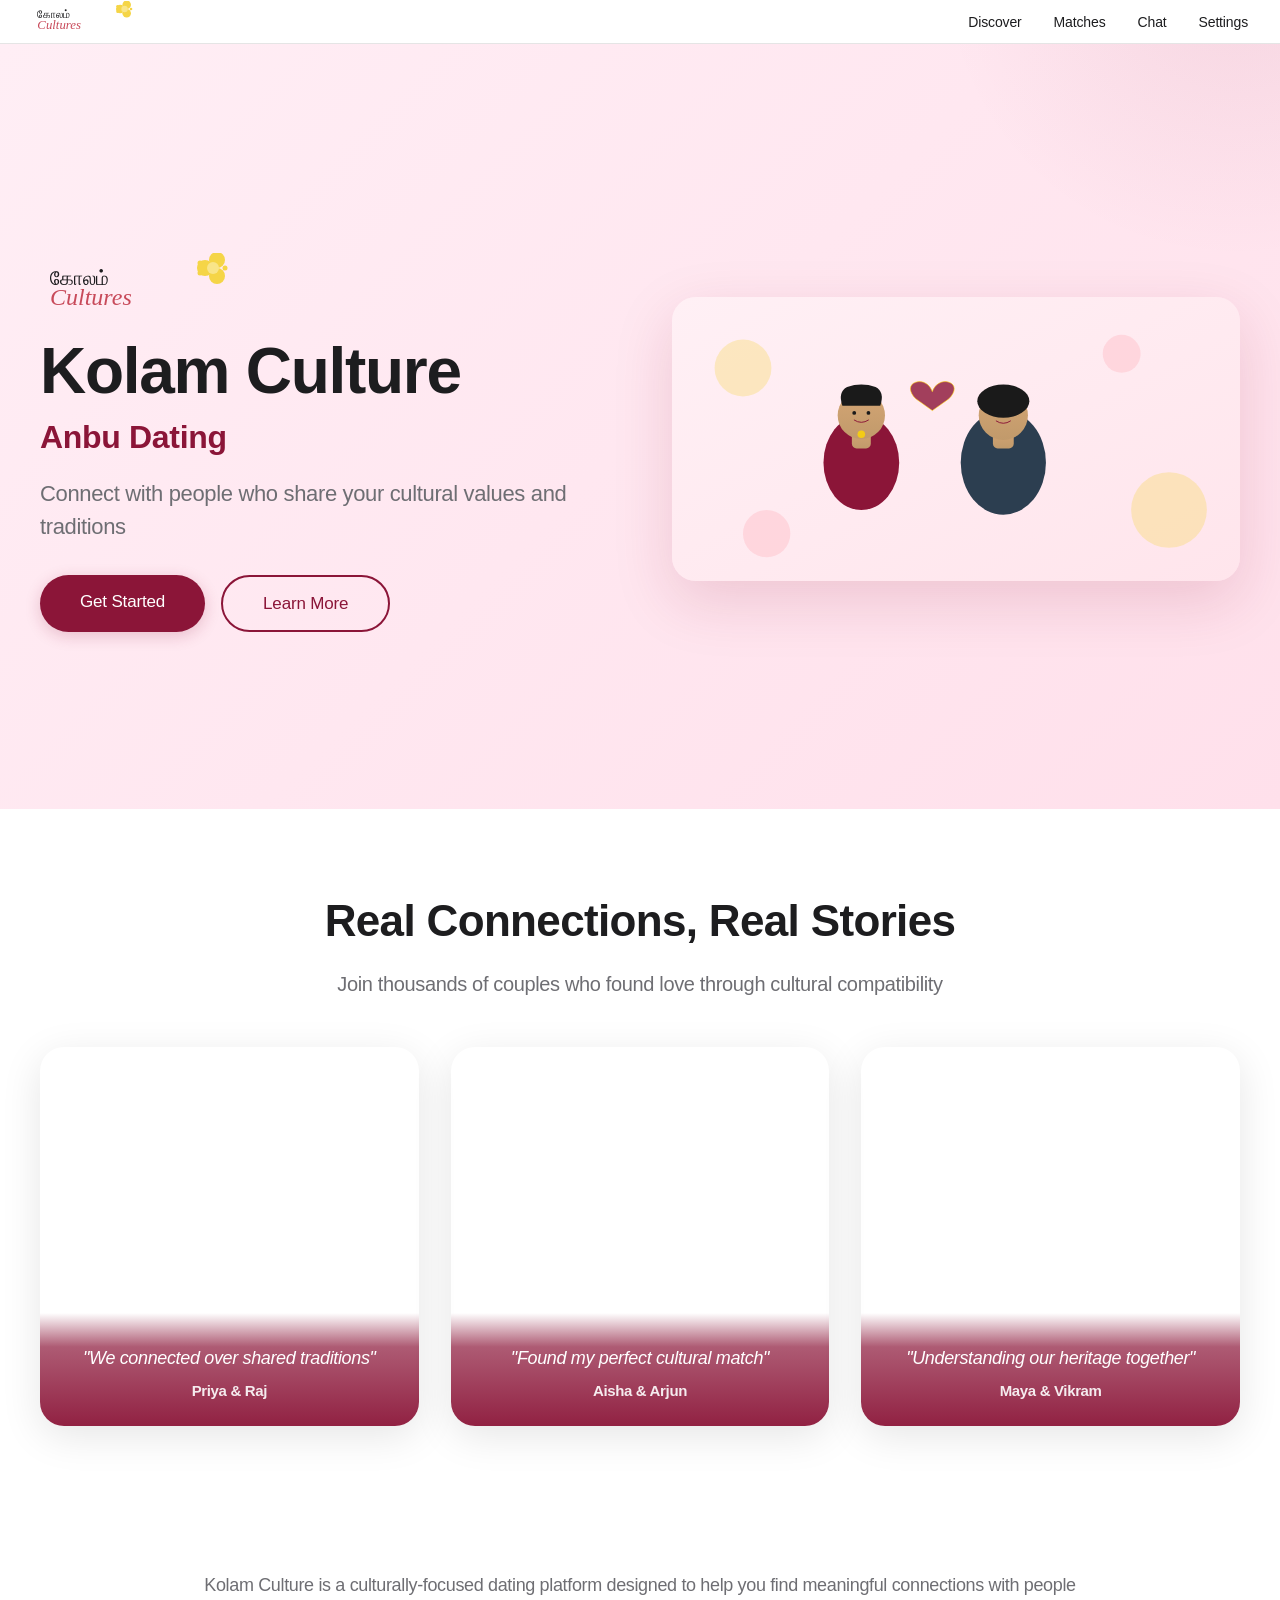
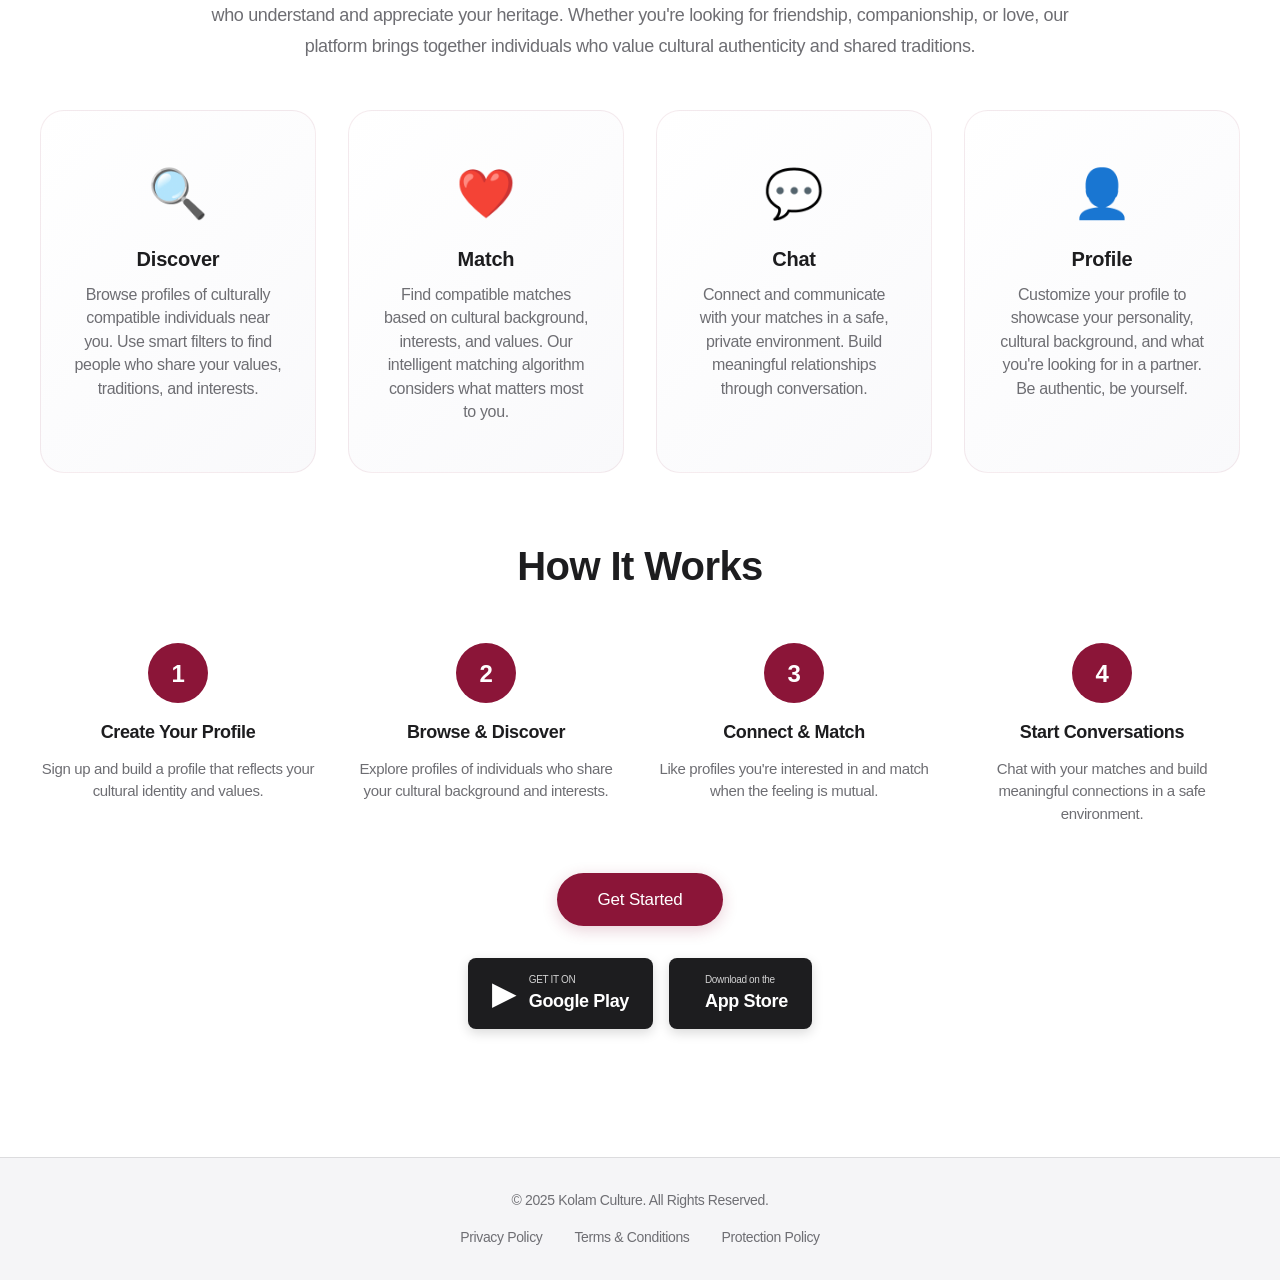
==== index.html @ 12adf5e1 "Replace SVG illustrations with real stock photos of couples Co-authored-by: tujii <8914318+tujii@use" ====
<!DOCTYPE html>
<html lang="en">
<head>
    <meta charset="UTF-8">
    <meta name="viewport" content="width=device-width, initial-scale=1.0">
    <title>Kolam Culture - Anbu Dating</title>
    <link rel="stylesheet" href="styles.css">
</head>
<body>
    <nav class="navbar">
        <div class="nav-brand">
            <a href="index.html"><img src="logo.svg" alt="Kolam Culture Logo" class="logo"></a>
        </div>
        <button class="nav-toggle" aria-label="Open navigation menu" aria-expanded="false">☰</button>
        <ul class="nav-links">
            <li><a href="discover.html">Discover</a></li>
            <li><a href="matches.html">Matches</a></li>
            <li><a href="chat.html">Chat</a></li>
            <li><a href="settings.html">Settings</a></li>
        </ul>
    </nav>

    <!-- Hero Banner with Image -->
    <section class="hero-banner">
        <div class="hero-banner-content">
            <div class="hero-text">
                <img src="logo.svg" alt="Kolam Culture" class="hero-logo">
                <h1>Kolam Culture</h1>
                <p class="subtitle">Anbu Dating</p>
                <p class="tagline">Connect with people who share your cultural values and traditions</p>
                <div class="hero-cta">
                    <a href="discover.html" class="btn-primary">Get Started</a>
                    <a href="#learn-more" class="btn-secondary">Learn More</a>
                </div>
            </div>
            <div class="hero-image">
                <img src="https://images.unsplash.com/photo-1583939003579-730e3918a45a?w=800&h=600&fit=crop&q=80" alt="Happy couple enjoying time together" onerror="this.src='hero-couple.svg'">
            </div>
        </div>
    </section>

    <!-- Success Stories Section -->
    <section class="success-stories">
        <div class="success-stories-content">
            <h2>Real Connections, Real Stories</h2>
            <p class="section-subtitle">Join thousands of couples who found love through cultural compatibility</p>
            <div class="stories-grid">
                <div class="story-card">
                    <img src="https://images.unsplash.com/photo-1516589178581-6cd7833ae3b2?w=400&h=400&fit=crop&q=80" alt="Happy couple" onerror="this.style.display='none'">
                    <div class="story-overlay">
                        <p class="story-quote">"We connected over shared traditions"</p>
                        <p class="story-names">Priya & Raj</p>
                    </div>
                </div>
                <div class="story-card">
                    <img src="https://images.unsplash.com/photo-1522673607200-164d1b6ce486?w=400&h=400&fit=crop&q=80" alt="Engaged couple" onerror="this.style.display='none'">
                    <div class="story-overlay">
                        <p class="story-quote">"Found my perfect cultural match"</p>
                        <p class="story-names">Aisha & Arjun</p>
                    </div>
                </div>
                <div class="story-card">
                    <img src="https://images.unsplash.com/photo-1524504388940-b1c1722653e1?w=400&h=400&fit=crop&q=80" alt="Couple laughing together" onerror="this.style.display='none'">
                    <div class="story-overlay">
                        <p class="story-quote">"Understanding our heritage together"</p>
                        <p class="story-names">Maya & Vikram</p>
                    </div>
                </div>
            </div>
        </div>
    </section>

    <main class="hero">
        <div class="hero-content">
            <p class="description">Kolam Culture is a culturally-focused dating platform designed to help you find meaningful connections with people who understand and appreciate your heritage. Whether you're looking for friendship, companionship, or love, our platform brings together individuals who value cultural authenticity and shared traditions.</p>
            
            <div class="features" id="learn-more">
                <div class="feature">
                    <span class="icon">🔍</span>
                    <h3>Discover</h3>
                    <p>Browse profiles of culturally compatible individuals near you. Use smart filters to find people who share your values, traditions, and interests.</p>
                </div>
                <div class="feature">
                    <span class="icon">❤️</span>
                    <h3>Match</h3>
                    <p>Find compatible matches based on cultural background, interests, and values. Our intelligent matching algorithm considers what matters most to you.</p>
                </div>
                <div class="feature">
                    <span class="icon">💬</span>
                    <h3>Chat</h3>
                    <p>Connect and communicate with your matches in a safe, private environment. Build meaningful relationships through conversation.</p>
                </div>
                <div class="feature">
                    <span class="icon">👤</span>
                    <h3>Profile</h3>
                    <p>Customize your profile to showcase your personality, cultural background, and what you're looking for in a partner. Be authentic, be yourself.</p>
                </div>
            </div>

            <section class="how-it-works">
                <h2>How It Works</h2>
                <div class="steps">
                    <div class="step">
                        <span class="step-number">1</span>
                        <h4>Create Your Profile</h4>
                        <p>Sign up and build a profile that reflects your cultural identity and values.</p>
                    </div>
                    <div class="step">
                        <span class="step-number">2</span>
                        <h4>Browse & Discover</h4>
                        <p>Explore profiles of individuals who share your cultural background and interests.</p>
                    </div>
                    <div class="step">
                        <span class="step-number">3</span>
                        <h4>Connect & Match</h4>
                        <p>Like profiles you're interested in and match when the feeling is mutual.</p>
                    </div>
                    <div class="step">
                        <span class="step-number">4</span>
                        <h4>Start Conversations</h4>
                        <p>Chat with your matches and build meaningful connections in a safe environment.</p>
                    </div>
                </div>
            </section>

            <div class="cta">
                <a href="discover.html" class="btn-primary">Get Started</a>
            </div>

            <div class="app-buttons">
                <a href="https://play.google.com/store/apps/details?id=com.kolam.app" class="app-btn" target="_blank" rel="noopener">
                    <span class="app-btn-icon">▶</span>
                    <div class="app-btn-text">
                        <small>GET IT ON</small>
                        <span>Google Play</span>
                    </div>
                </a>
                <a href="https://apps.apple.com/us/app/kolam-culture/id6738834991" class="app-btn" target="_blank" rel="noopener">
                    <span class="app-btn-icon"></span>
                    <div class="app-btn-text">
                        <small>Download on the</small>
                        <span>App Store</span>
                    </div>
                </a>
            </div>
        </div>
    </main>

    <footer>
        <p>&copy; 2025 Kolam Culture. All Rights Reserved.</p>
        <div class="footer-links">
            <a href="privacy.html">Privacy Policy</a>
            <a href="terms_and_conditions.html">Terms & Conditions</a>
            <a href="protection_policy.html">Protection Policy</a>
        </div>
    </footer>

    <script src="script.js"></script>
</body>
</html>
---- styles.css ----
* {
    margin: 0;
    padding: 0;
    box-sizing: border-box;
}

:root {
    --mobile-menu-max-height: 300px; /* Approx height for 4 menu items */
    --wine-red: #8B1538;
    --wine-red-dark: #6B0F2A;
    --wine-red-light: #A01844;
    --text-primary: #1d1d1f;
    --text-secondary: #6e6e73;
    --background: #ffffff;
    --background-alt: #f5f5f7;
}

body {
    font-family: -apple-system, BlinkMacSystemFont, 'Segoe UI', 'Roboto', 'Helvetica', 'Arial', sans-serif;
    line-height: 1.47059;
    font-weight: 400;
    letter-spacing: -0.022em;
    color: var(--text-primary);
    background-color: var(--background);
    -webkit-font-smoothing: antialiased;
    -moz-osx-font-smoothing: grayscale;
}

/* Navigation */
.navbar {
    background: rgba(255, 255, 255, 0.8);
    backdrop-filter: saturate(180%) blur(20px);
    -webkit-backdrop-filter: saturate(180%) blur(20px);
    padding: 0 2rem;
    height: 44px;
    position: sticky;
    top: 0;
    z-index: 100;
    border-bottom: 1px solid rgba(0, 0, 0, 0.1);
    display: flex;
    justify-content: space-between;
    align-items: center;
    transition: background 0.3s ease;
}

.navbar.scrolled {
    background: rgba(255, 255, 255, 0.95);
}

.nav-brand {
    color: var(--text-primary);
    font-size: 1.25rem;
    font-weight: 600;
    letter-spacing: -0.01em;
    display: flex;
    align-items: center;
}

.nav-brand .logo {
    height: 32px;
    width: auto;
}

.nav-brand a {
    color: var(--text-primary);
    text-decoration: none;
}

.nav-toggle {
    display: none;
    background: none;
    border: none;
    color: var(--text-primary);
    font-size: 1.5rem;
    cursor: pointer;
}

.nav-toggle:focus {
    outline: 2px solid var(--wine-red);
    outline-offset: 2px;
}

.nav-links {
    display: flex;
    list-style: none;
    gap: 2rem;
    margin: 0;
}

.nav-links a {
    color: var(--text-primary);
    text-decoration: none;
    font-size: 0.875rem;
    font-weight: 400;
    letter-spacing: -0.01em;
    transition: opacity 0.3s ease, color 0.3s ease;
}

.nav-links a:hover {
    opacity: 0.6;
}

/* Hero Banner Section */
.hero-banner {
    background: linear-gradient(135deg, #FFEEF5 0%, #FFE0EB 100%);
    padding: 4rem 2rem 2rem;
    min-height: 85vh;
    display: flex;
    align-items: center;
    justify-content: center;
    position: relative;
    overflow: hidden;
}

.hero-banner::before {
    content: '';
    position: absolute;
    top: -50%;
    right: -20%;
    width: 600px;
    height: 600px;
    background: radial-gradient(circle, rgba(139, 21, 56, 0.08) 0%, transparent 70%);
    border-radius: 50%;
}

.hero-banner-content {
    max-width: 1200px;
    width: 100%;
    display: grid;
    grid-template-columns: 1fr 1fr;
    gap: 4rem;
    align-items: center;
    position: relative;
    z-index: 1;
}

.hero-text {
    text-align: left;
    animation: slideInLeft 0.8s ease-out;
}

.hero-text .hero-logo {
    width: 200px;
    height: auto;
    margin-bottom: 1rem;
}

.hero-text h1 {
    font-size: 4rem;
    font-weight: 700;
    letter-spacing: -0.02em;
    line-height: 1.1;
    color: var(--text-primary);
    margin-bottom: 0.5rem;
}

.hero-text .subtitle {
    font-size: 2rem;
    font-weight: 600;
    letter-spacing: -0.01em;
    color: var(--wine-red);
    margin-bottom: 1rem;
}

.hero-text .tagline {
    font-size: 1.375rem;
    font-weight: 400;
    color: var(--text-secondary);
    margin-bottom: 2rem;
    line-height: 1.5;
}

.hero-cta {
    display: flex;
    gap: 1rem;
    margin-top: 2rem;
}

.btn-secondary {
    display: inline-block;
    background: transparent;
    color: var(--wine-red);
    border: 2px solid var(--wine-red);
    padding: 0.875rem 2.5rem;
    border-radius: 980px;
    text-decoration: none;
    font-weight: 500;
    font-size: 1.0625rem;
    letter-spacing: -0.01em;
    transition: all 0.3s cubic-bezier(0.4, 0, 0.2, 1);
}

.btn-secondary:hover {
    background: var(--wine-red);
    color: white;
    transform: scale(1.05);
}

.hero-image {
    position: relative;
    animation: slideInRight 0.8s ease-out;
}

.hero-image img {
    width: 100%;
    height: auto;
    border-radius: 24px;
    box-shadow: 0 20px 60px rgba(139, 21, 56, 0.15);
    object-fit: cover;
    max-height: 500px;
}

/* Success Stories Section */
.success-stories {
    background: var(--background);
    padding: 5rem 2rem;
}

.success-stories-content {
    max-width: 1200px;
    margin: 0 auto;
    text-align: center;
}

.success-stories h2 {
    font-size: 2.75rem;
    font-weight: 600;
    letter-spacing: -0.015em;
    color: var(--text-primary);
    margin-bottom: 1rem;
}

.section-subtitle {
    font-size: 1.25rem;
    color: var(--text-secondary);
    margin-bottom: 3rem;
}

.stories-grid {
    display: grid;
    grid-template-columns: repeat(auto-fit, minmax(300px, 1fr));
    gap: 2rem;
    margin-top: 3rem;
}

.story-card {
    position: relative;
    border-radius: 24px;
    overflow: hidden;
    box-shadow: 0 10px 40px rgba(0, 0, 0, 0.1);
    transition: transform 0.3s cubic-bezier(0.4, 0, 0.2, 1);
    aspect-ratio: 1;
}

.story-card:hover {
    transform: translateY(-8px);
    box-shadow: 0 20px 60px rgba(139, 21, 56, 0.2);
}

.story-card img {
    width: 100%;
    height: 100%;
    object-fit: cover;
    display: block;
}

.story-overlay {
    position: absolute;
    bottom: 0;
    left: 0;
    right: 0;
    background: linear-gradient(to top, rgba(139, 21, 56, 0.95) 0%, rgba(139, 21, 56, 0.7) 70%, transparent 100%);
    padding: 2rem 1.5rem 1.5rem;
    color: white;
}

.story-quote {
    font-size: 1.125rem;
    font-weight: 500;
    margin-bottom: 0.5rem;
    font-style: italic;
}

.story-names {
    font-size: 0.9375rem;
    opacity: 0.9;
    font-weight: 600;
}

@keyframes slideInLeft {
    from {
        opacity: 0;
        transform: translateX(-50px);
    }
    to {
        opacity: 1;
        transform: translateX(0);
    }
}

@keyframes slideInRight {
    from {
        opacity: 0;
        transform: translateX(50px);
    }
    to {
        opacity: 1;
        transform: translateX(0);
    }
}

/* Hero Section */
.hero {
    min-height: auto;
    display: flex;
    align-items: center;
    justify-content: center;
    padding: 4rem 2rem;
    background: var(--background);
}

.hero-content {
    max-width: 1200px;
    text-align: center;
    opacity: 1;
    transform: none;
}

.hero-logo {
    width: 180px;
    height: auto;
    margin-bottom: 1.5rem;
    opacity: 1;
}

@media (prefers-reduced-motion: reduce) {
    .hero-content,
    .hero-logo,
    .feature,
    .hero-text,
    .hero-image {
        animation: none;
        opacity: 1;
        transform: none;
        transition: none;
    }
}

.hero h1 {
    font-size: 3.5rem;
    font-weight: 600;
    letter-spacing: -0.015em;
    line-height: 1.1;
    color: var(--text-primary);
    margin-bottom: 0.5rem;
}

.subtitle {
    font-size: 1.75rem;
    font-weight: 600;
    letter-spacing: -0.01em;
    color: var(--wine-red);
    margin-bottom: 1rem;
}

.tagline {
    font-size: 1.25rem;
    font-weight: 400;
    color: var(--text-secondary);
    margin-bottom: 1.5rem;
    max-width: 600px;
    margin-left: auto;
    margin-right: auto;
}

.description {
    font-size: 1.125rem;
    font-weight: 400;
    color: var(--text-secondary);
    margin-bottom: 3rem;
    max-width: 900px;
    margin-left: auto;
    margin-right: auto;
    line-height: 1.7;
}

/* Features */
.features {
    display: grid;
    grid-template-columns: repeat(auto-fit, minmax(260px, 1fr));
    gap: 2rem;
    margin: 3rem 0;
}

.feature {
    background: linear-gradient(135deg, #ffffff 0%, #f9f9fb 100%);
    padding: 3rem 2rem;
    border-radius: 24px;
    transition: all 0.4s cubic-bezier(0.4, 0, 0.2, 1);
    opacity: 1;
    transform: none;
    border: 1px solid rgba(139, 21, 56, 0.08);
}

.feature.visible {
    opacity: 1;
    transform: translateY(0);
}

.feature:hover {
    transform: translateY(-12px);
    box-shadow: 0 30px 60px rgba(139, 21, 56, 0.15);
    border-color: rgba(139, 21, 56, 0.2);
    background: linear-gradient(135deg, #ffffff 0%, #fff5f8 100%);
}

.icon {
    font-size: 3rem;
    display: block;
    margin-bottom: 1rem;
}

.feature h3 {
    color: var(--text-primary);
    font-size: 1.25rem;
    font-weight: 600;
    margin-bottom: 0.5rem;
    letter-spacing: -0.01em;
}

.feature p {
    color: var(--text-secondary);
    font-size: 1rem;
    line-height: 1.47059;
}

/* CTA */
.cta {
    margin-top: 3rem;
}

/* How It Works Section */
.how-it-works {
    margin: 4rem 0 3rem;
    text-align: center;
}

.how-it-works h2 {
    font-size: 2.5rem;
    font-weight: 600;
    letter-spacing: -0.015em;
    color: var(--text-primary);
    margin-bottom: 3rem;
}

.steps {
    display: grid;
    grid-template-columns: repeat(auto-fit, minmax(220px, 1fr));
    gap: 2rem;
    max-width: 1200px;
    margin: 0 auto;
}

.step {
    text-align: center;
}

.step-number {
    display: inline-flex;
    align-items: center;
    justify-content: center;
    width: 60px;
    height: 60px;
    background: var(--wine-red);
    color: white;
    border-radius: 50%;
    font-size: 1.5rem;
    font-weight: 600;
    margin-bottom: 1rem;
}

.step h4 {
    font-size: 1.125rem;
    font-weight: 600;
    color: var(--text-primary);
    margin-bottom: 0.75rem;
}

.step p {
    font-size: 0.9375rem;
    color: var(--text-secondary);
    line-height: 1.5;
}

.btn-primary {
    display: inline-block;
    background: var(--wine-red);
    color: white;
    padding: 0.875rem 2.5rem;
    border-radius: 980px;
    text-decoration: none;
    font-weight: 400;
    font-size: 1.0625rem;
    letter-spacing: -0.01em;
    transition: all 0.3s cubic-bezier(0.4, 0, 0.2, 1);
    box-shadow: 0 4px 16px rgba(139, 21, 56, 0.2);
}

.btn-primary:hover {
    transform: scale(1.05);
    box-shadow: 0 8px 24px rgba(139, 21, 56, 0.3);
    background: var(--wine-red-light);
}

/* App Store Buttons */
.app-buttons {
    display: flex;
    gap: 1rem;
    justify-content: center;
    margin-top: 2rem;
    flex-wrap: wrap;
}

.app-btn {
    display: inline-flex;
    align-items: center;
    gap: 0.75rem;
    background: var(--text-primary);
    color: white;
    padding: 0.75rem 1.5rem;
    border-radius: 8px;
    text-decoration: none;
    transition: all 0.3s cubic-bezier(0.4, 0, 0.2, 1);
    box-shadow: 0 4px 12px rgba(0, 0, 0, 0.15);
}

.app-btn:hover {
    transform: translateY(-2px);
    box-shadow: 0 8px 20px rgba(0, 0, 0, 0.25);
}

.app-btn-icon {
    font-size: 2rem;
}

.app-btn-text {
    display: flex;
    flex-direction: column;
    align-items: flex-start;
}

.app-btn-text small {
    font-size: 0.625rem;
    opacity: 0.8;
}

.app-btn-text span {
    font-size: 1.125rem;
    font-weight: 600;
}

/* Footer */
footer {
    background: var(--background-alt);
    color: var(--text-secondary);
    text-align: center;
    padding: 2rem;
    margin-top: 4rem;
    border-top: 1px solid rgba(0, 0, 0, 0.1);
}

footer p {
    font-size: 0.875rem;
}

.footer-links {
    margin-top: 1rem;
    display: flex;
    gap: 2rem;
    justify-content: center;
    flex-wrap: wrap;
}

.footer-links a {
    color: var(--text-secondary);
    text-decoration: none;
    font-size: 0.875rem;
    transition: color 0.3s ease;
}

.footer-links a:hover {
    color: var(--wine-red);
}

/* Page Layout Styles */
.page-container {
    max-width: 980px;
    margin: 2rem auto;
    padding: 2rem;
}

.page-header {
    margin-bottom: 2rem;
}

.page-header h1 {
    color: var(--text-primary);
    font-size: 2.5rem;
    font-weight: 600;
    letter-spacing: -0.015em;
}

.page-header p {
    color: var(--text-secondary);
    font-size: 1.125rem;
    margin-top: 0.5rem;
}

.page-content {
    background: var(--background-alt);
    padding: 3rem 2rem;
    border-radius: 18px;
}

.placeholder-message {
    color: var(--text-secondary);
    text-align: center;
    font-size: 1.125rem;
}

/* Mobile Responsive */
@media (max-width: 768px) {
    .hero-banner {
        padding: 3rem 1.5rem;
        min-height: auto;
    }

    .hero-banner-content {
        grid-template-columns: 1fr;
        gap: 2rem;
    }

    .hero-text {
        text-align: center;
    }

    .hero-text h1 {
        font-size: 2.5rem;
    }

    .hero-text .subtitle {
        font-size: 1.5rem;
    }

    .hero-text .tagline {
        font-size: 1.125rem;
    }

    .hero-text .hero-logo {
        width: 150px;
        margin-left: auto;
        margin-right: auto;
    }

    .hero-cta {
        flex-direction: column;
        align-items: center;
    }

    .hero-cta a {
        width: 100%;
        max-width: 300px;
        text-align: center;
    }

    .hero-image {
        order: -1;
    }

    .success-stories {
        padding: 3rem 1.5rem;
    }

    .success-stories h2 {
        font-size: 2rem;
    }

    .section-subtitle {
        font-size: 1.0625rem;
    }

    .stories-grid {
        grid-template-columns: 1fr;
        gap: 1.5rem;
    }

    .nav-toggle {
        display: block;
    }

    .nav-links {
        position: absolute;
        top: 100%;
        left: 0;
        right: 0;
        background: rgba(255, 255, 255, 0.95);
        backdrop-filter: saturate(180%) blur(20px);
        -webkit-backdrop-filter: saturate(180%) blur(20px);
        flex-direction: column;
        gap: 0;
        padding: 1rem 0;
        max-height: 0;
        overflow: hidden;
        opacity: 0;
        visibility: hidden;
        transition: max-height 0.3s ease, opacity 0.3s ease, visibility 0.3s ease;
        border-bottom: 1px solid rgba(0, 0, 0, 0.1);
    }

    .nav-links.active {
        max-height: var(--mobile-menu-max-height);
        opacity: 1;
        visibility: visible;
    }

    .nav-links li {
        padding: 0.5rem 2rem;
    }

    .hero h1 {
        font-size: 2.5rem;
    }

    .subtitle {
        font-size: 1.5rem;
    }

    .tagline {
        font-size: 1.0625rem;
    }

    .description {
        font-size: 1rem;
    }

    .how-it-works h2 {
        font-size: 2rem;
    }

    .steps {
        grid-template-columns: 1fr;
        gap: 2rem;
    }

    .features {
        grid-template-columns: 1fr;
        gap: 1rem;
    }

    .footer-links {
        flex-direction: column;
        gap: 0.75rem;
    }

    .app-buttons {
        flex-direction: column;
        align-items: center;
    }

    .app-btn {
        width: 100%;
        max-width: 300px;
        justify-content: center;
    }
}
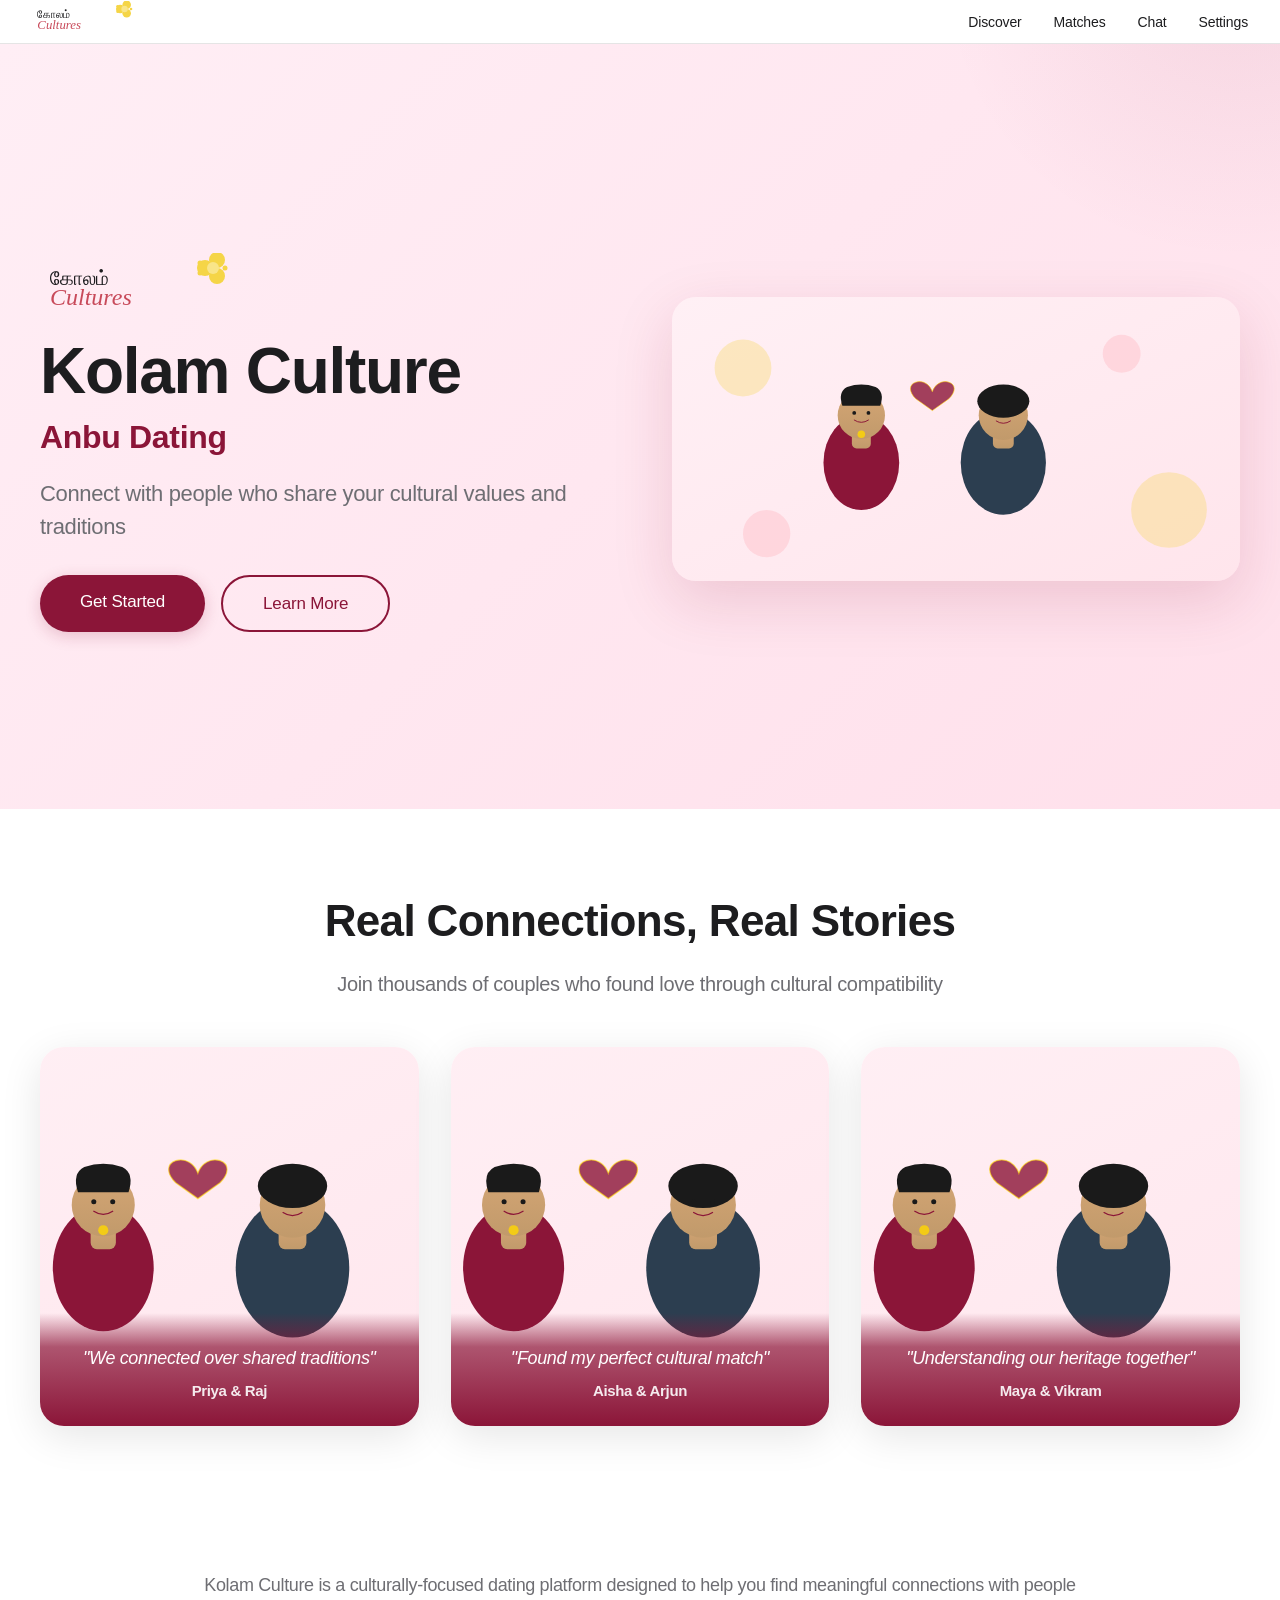
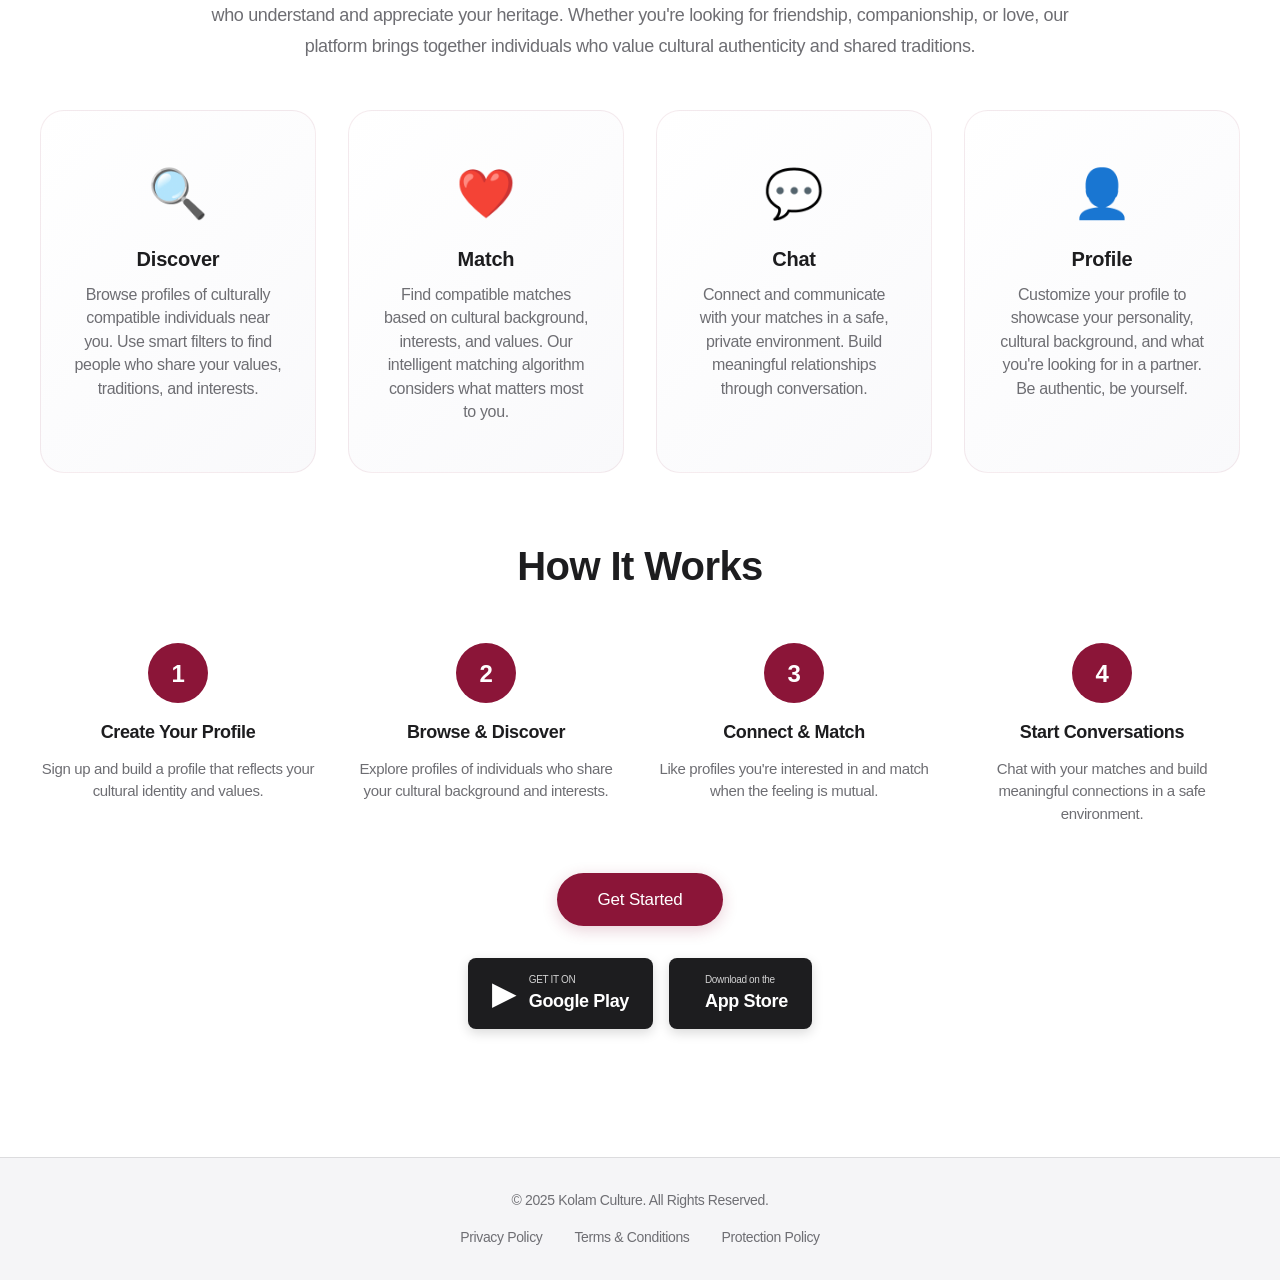
==== commit dc4316ee: "Fix image fallbacks and use CSS custom properties for consistency Co-authored-by: tujii <8914318+tuj" ====
--- a/index.html
+++ b/index.html
@@ -46,21 +46,21 @@
             <p class="section-subtitle">Join thousands of couples who found love through cultural compatibility</p>
             <div class="stories-grid">
                 <div class="story-card">
-                    <img src="https://images.unsplash.com/photo-1516589178581-6cd7833ae3b2?w=400&h=400&fit=crop&q=80" alt="Happy couple" onerror="this.style.display='none'">
+                    <img src="https://images.unsplash.com/photo-1516589178581-6cd7833ae3b2?w=400&h=400&fit=crop&q=80" alt="Happy couple" onerror="this.src='hero-couple.svg'">
                     <div class="story-overlay">
                         <p class="story-quote">"We connected over shared traditions"</p>
                         <p class="story-names">Priya & Raj</p>
                     </div>
                 </div>
                 <div class="story-card">
-                    <img src="https://images.unsplash.com/photo-1522673607200-164d1b6ce486?w=400&h=400&fit=crop&q=80" alt="Engaged couple" onerror="this.style.display='none'">
+                    <img src="https://images.unsplash.com/photo-1522673607200-164d1b6ce486?w=400&h=400&fit=crop&q=80" alt="Engaged couple" onerror="this.src='hero-couple.svg'">
                     <div class="story-overlay">
                         <p class="story-quote">"Found my perfect cultural match"</p>
                         <p class="story-names">Aisha & Arjun</p>
                     </div>
                 </div>
                 <div class="story-card">
-                    <img src="https://images.unsplash.com/photo-1524504388940-b1c1722653e1?w=400&h=400&fit=crop&q=80" alt="Couple laughing together" onerror="this.style.display='none'">
+                    <img src="https://images.unsplash.com/photo-1524504388940-b1c1722653e1?w=400&h=400&fit=crop&q=80" alt="Couple laughing together" onerror="this.src='hero-couple.svg'">
                     <div class="story-overlay">
                         <p class="story-quote">"Understanding our heritage together"</p>
                         <p class="story-names">Maya & Vikram</p>
--- a/styles.css
+++ b/styles.css
@@ -269,7 +269,7 @@
     bottom: 0;
     left: 0;
     right: 0;
-    background: linear-gradient(to top, rgba(139, 21, 56, 0.95) 0%, rgba(139, 21, 56, 0.7) 70%, transparent 100%);
+    background: linear-gradient(to top, var(--wine-red) 0%, rgba(139, 21, 56, 0.7) 70%, transparent 100%);
     padding: 2rem 1.5rem 1.5rem;
     color: white;
 }
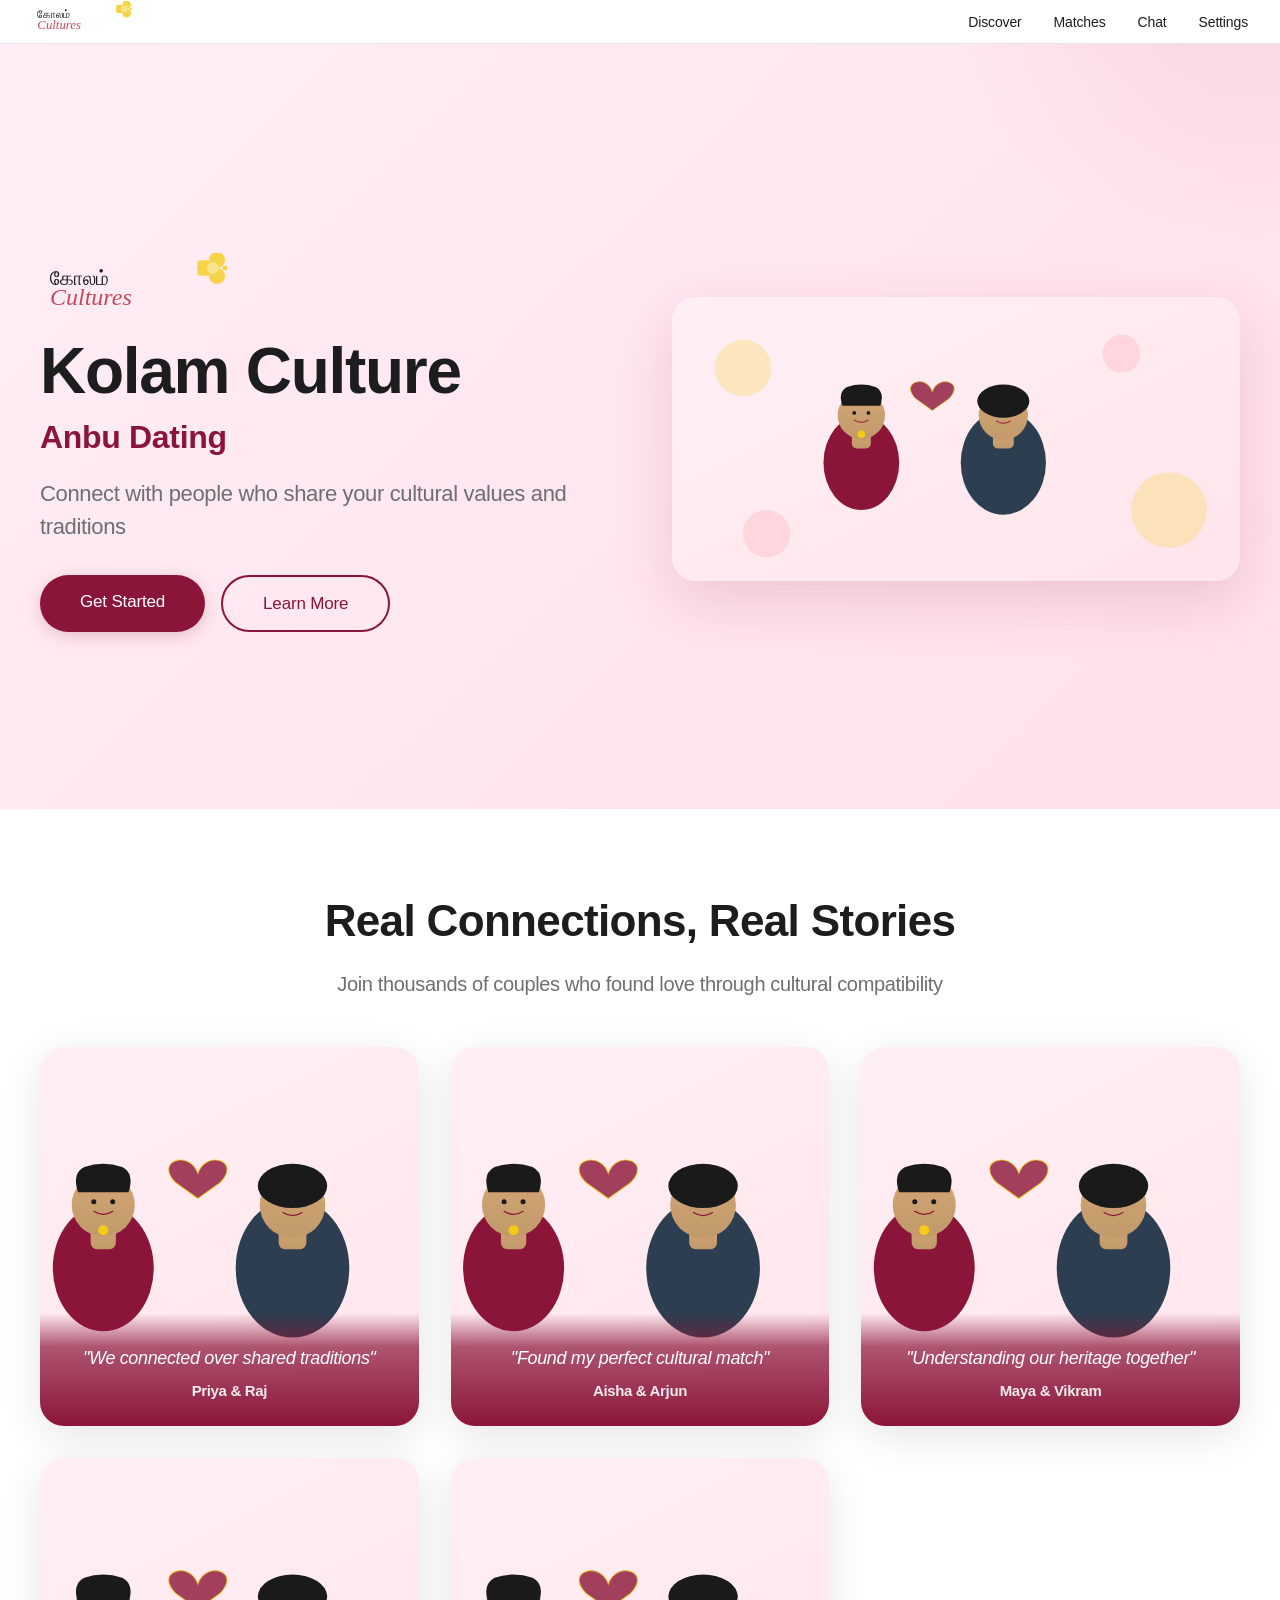
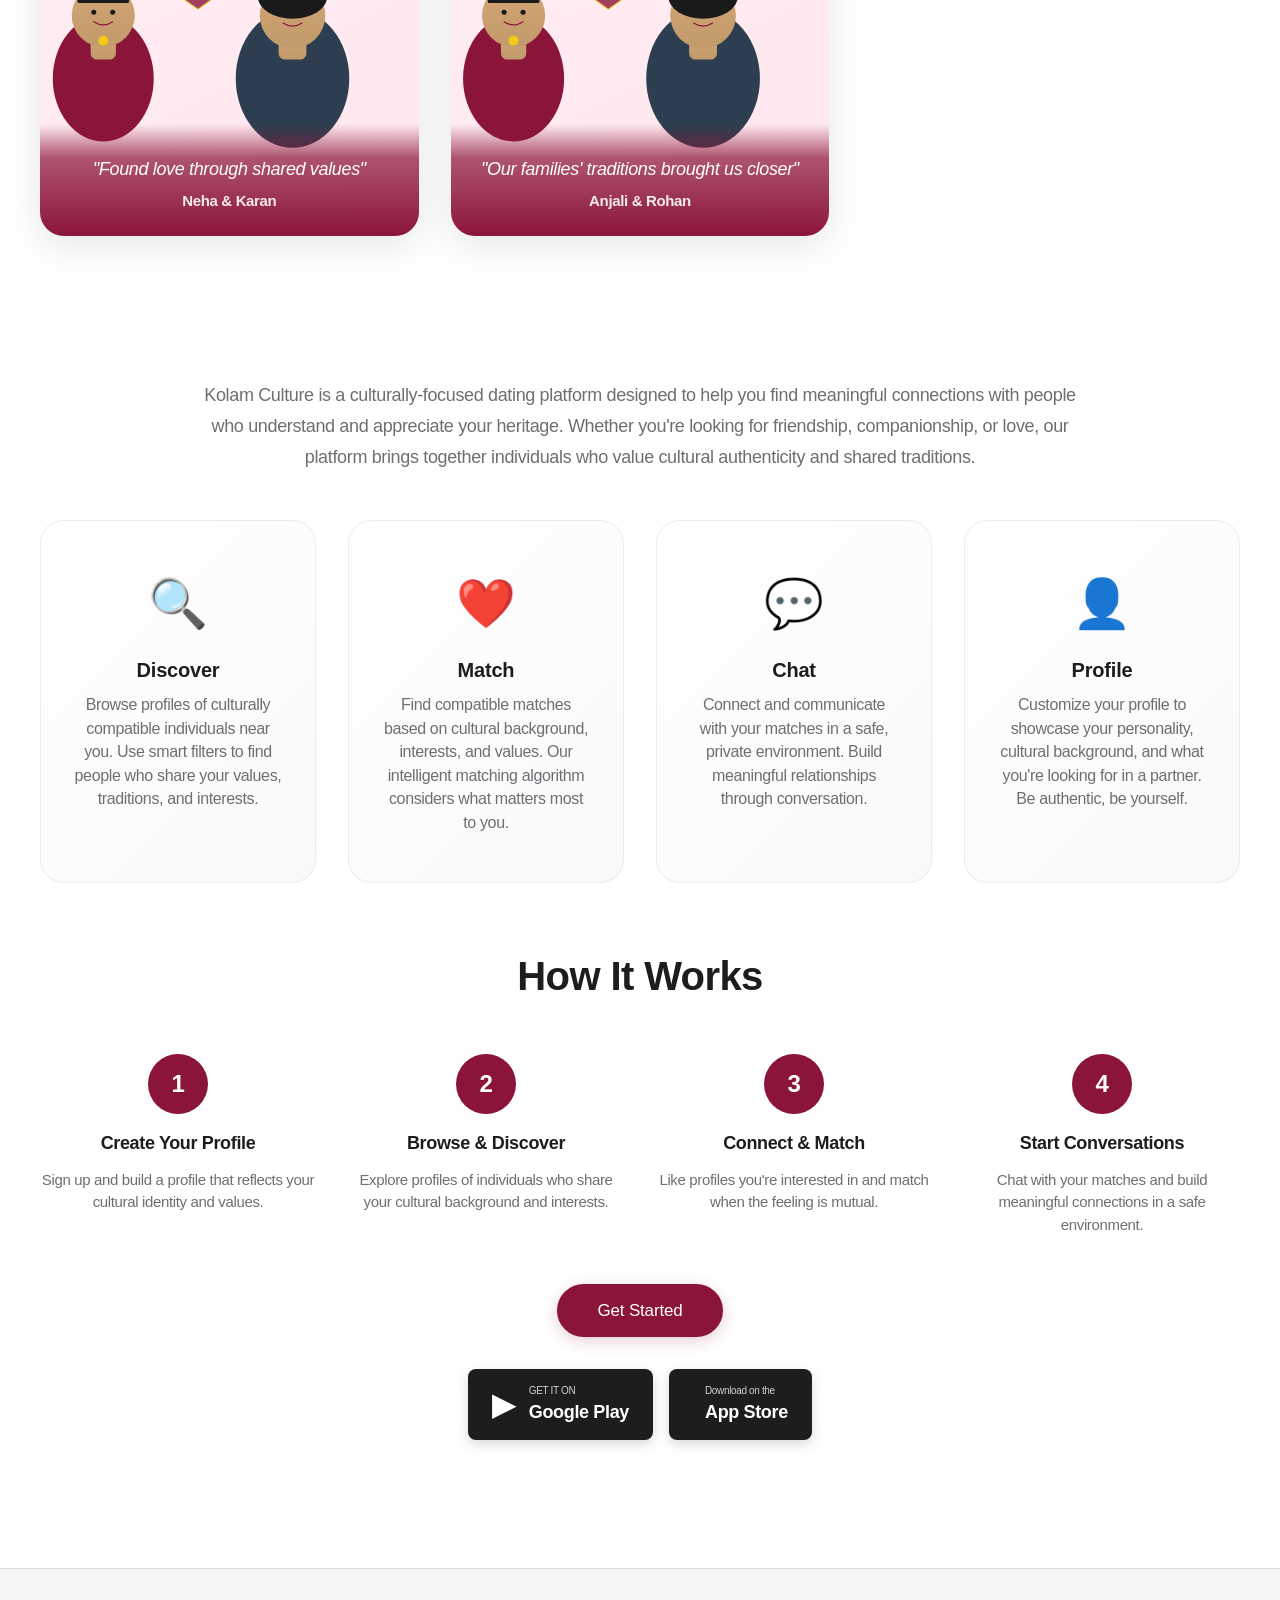
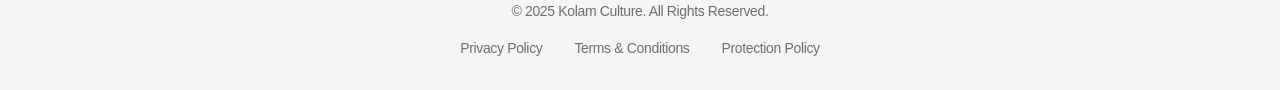
==== commit 7fd6d8ac: "Add two more couple photos to success stories section Co-authored-by: tujii <8914318+tujii@users.nor" ====
--- a/index.html
+++ b/index.html
@@ -34,7 +34,7 @@
                 </div>
             </div>
             <div class="hero-image">
-                <img src="https://images.unsplash.com/photo-1583939003579-730e3918a45a?w=800&h=600&fit=crop&q=80" alt="Happy couple enjoying time together" onerror="this.src='hero-couple.svg'">
+                <img src="https://github.com/user-attachments/assets/c0f0a425-5198-4cf7-a39f-468c72d2364b" alt="Happy couple enjoying time together" onerror="this.src='hero-couple.svg'">
             </div>
         </div>
     </section>
@@ -46,24 +46,38 @@
             <p class="section-subtitle">Join thousands of couples who found love through cultural compatibility</p>
             <div class="stories-grid">
                 <div class="story-card">
-                    <img src="https://images.unsplash.com/photo-1516589178581-6cd7833ae3b2?w=400&h=400&fit=crop&q=80" alt="Happy couple" onerror="this.src='hero-couple.svg'">
+                    <img src="https://github.com/user-attachments/assets/c0f0a425-5198-4cf7-a39f-468c72d2364b" alt="Happy couple" onerror="this.src='hero-couple.svg'">
                     <div class="story-overlay">
                         <p class="story-quote">"We connected over shared traditions"</p>
                         <p class="story-names">Priya & Raj</p>
                     </div>
                 </div>
                 <div class="story-card">
-                    <img src="https://images.unsplash.com/photo-1522673607200-164d1b6ce486?w=400&h=400&fit=crop&q=80" alt="Engaged couple" onerror="this.src='hero-couple.svg'">
+                    <img src="https://github.com/user-attachments/assets/ba970b9a-eb14-4b1e-b87e-777334b74dba" alt="Engaged couple" onerror="this.src='hero-couple.svg'">
                     <div class="story-overlay">
                         <p class="story-quote">"Found my perfect cultural match"</p>
                         <p class="story-names">Aisha & Arjun</p>
                     </div>
                 </div>
                 <div class="story-card">
-                    <img src="https://images.unsplash.com/photo-1524504388940-b1c1722653e1?w=400&h=400&fit=crop&q=80" alt="Couple laughing together" onerror="this.src='hero-couple.svg'">
+                    <img src="https://github.com/user-attachments/assets/7b273aa6-33b4-4ccd-b1cf-c9fc8dc40bd0" alt="Couple laughing together" onerror="this.src='hero-couple.svg'">
                     <div class="story-overlay">
                         <p class="story-quote">"Understanding our heritage together"</p>
                         <p class="story-names">Maya & Vikram</p>
+                    </div>
+                </div>
+                <div class="story-card">
+                    <img src="https://github.com/user-attachments/assets/63989e1b-143b-46e6-94a5-53d5cb857cf0" alt="Celebrating together" onerror="this.src='hero-couple.svg'">
+                    <div class="story-overlay">
+                        <p class="story-quote">"Found love through shared values"</p>
+                        <p class="story-names">Neha & Karan</p>
+                    </div>
+                </div>
+                <div class="story-card">
+                    <img src="https://github.com/user-attachments/assets/bf67da9f-70ec-42f1-86fe-686e90c03c0a" alt="Happy couple portrait" onerror="this.src='hero-couple.svg'">
+                    <div class="story-overlay">
+                        <p class="story-quote">"Our families' traditions brought us closer"</p>
+                        <p class="story-names">Anjali & Rohan</p>
                     </div>
                 </div>
             </div>
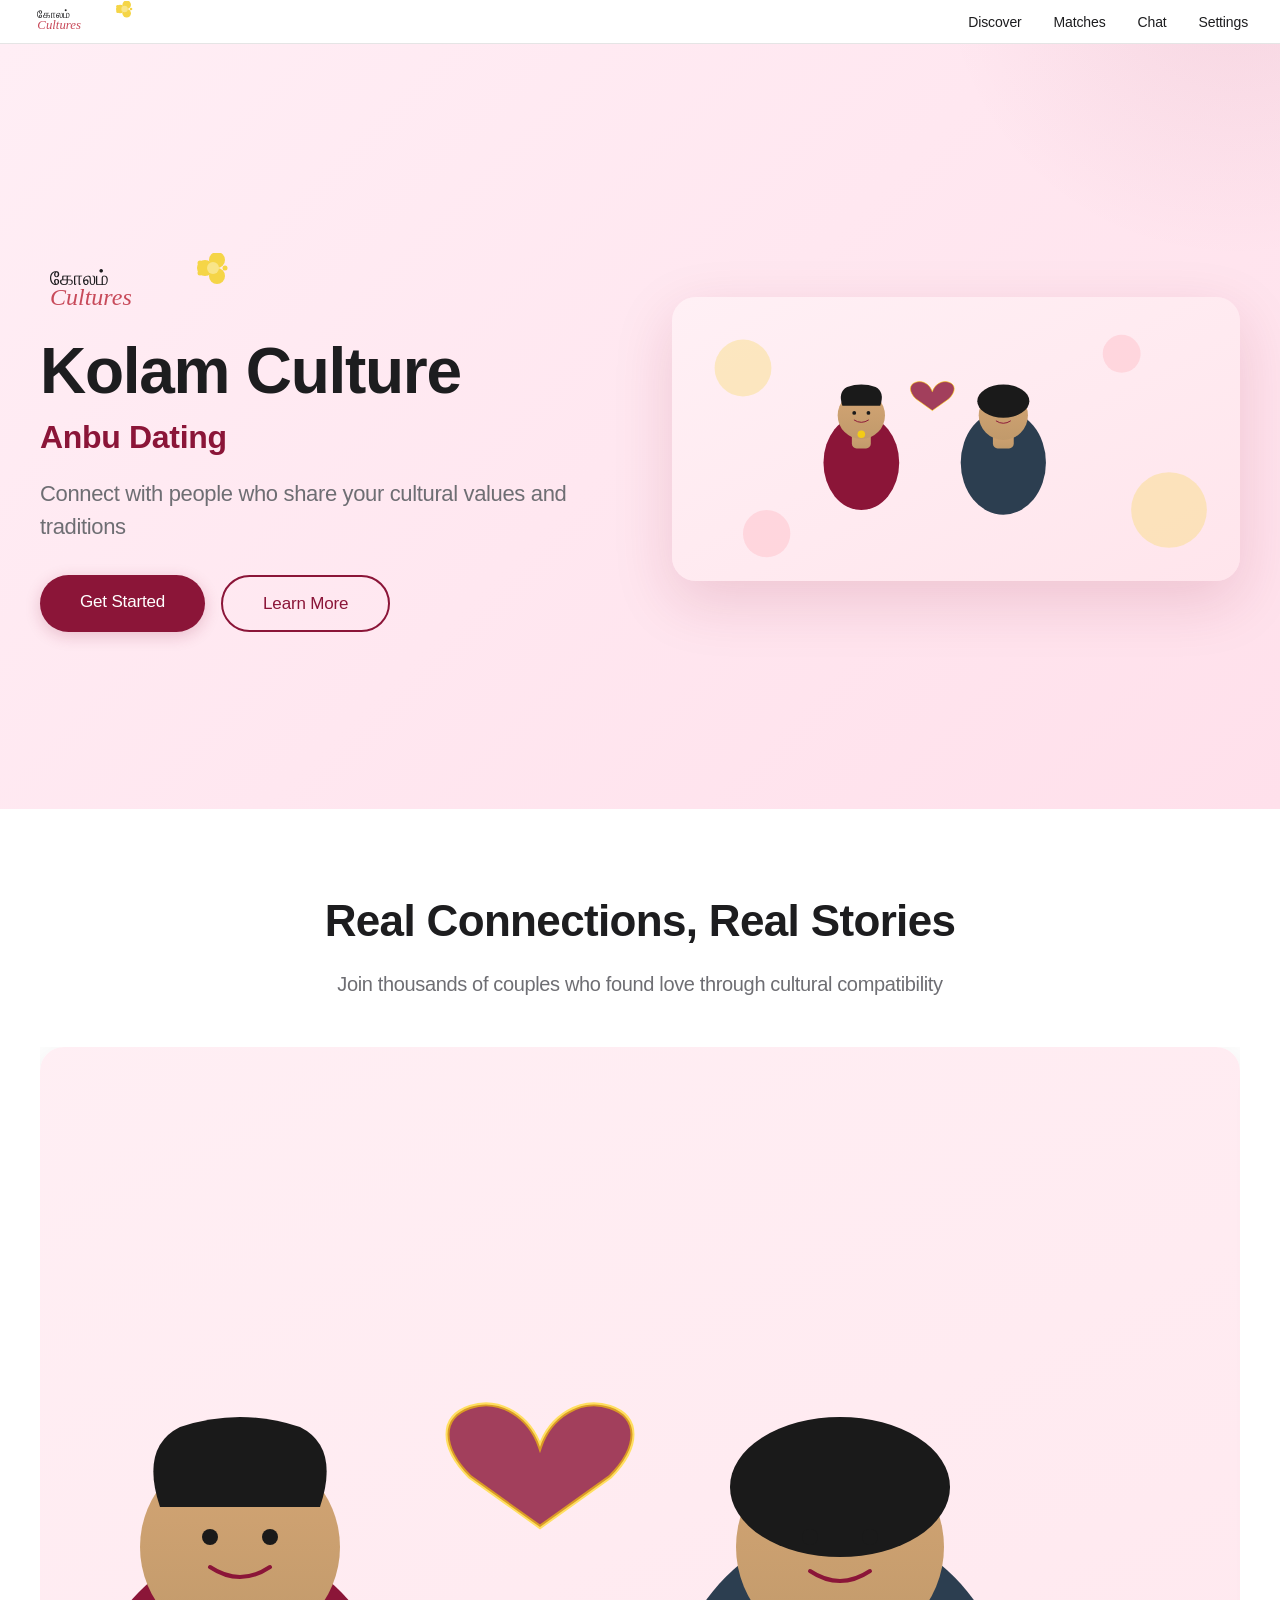
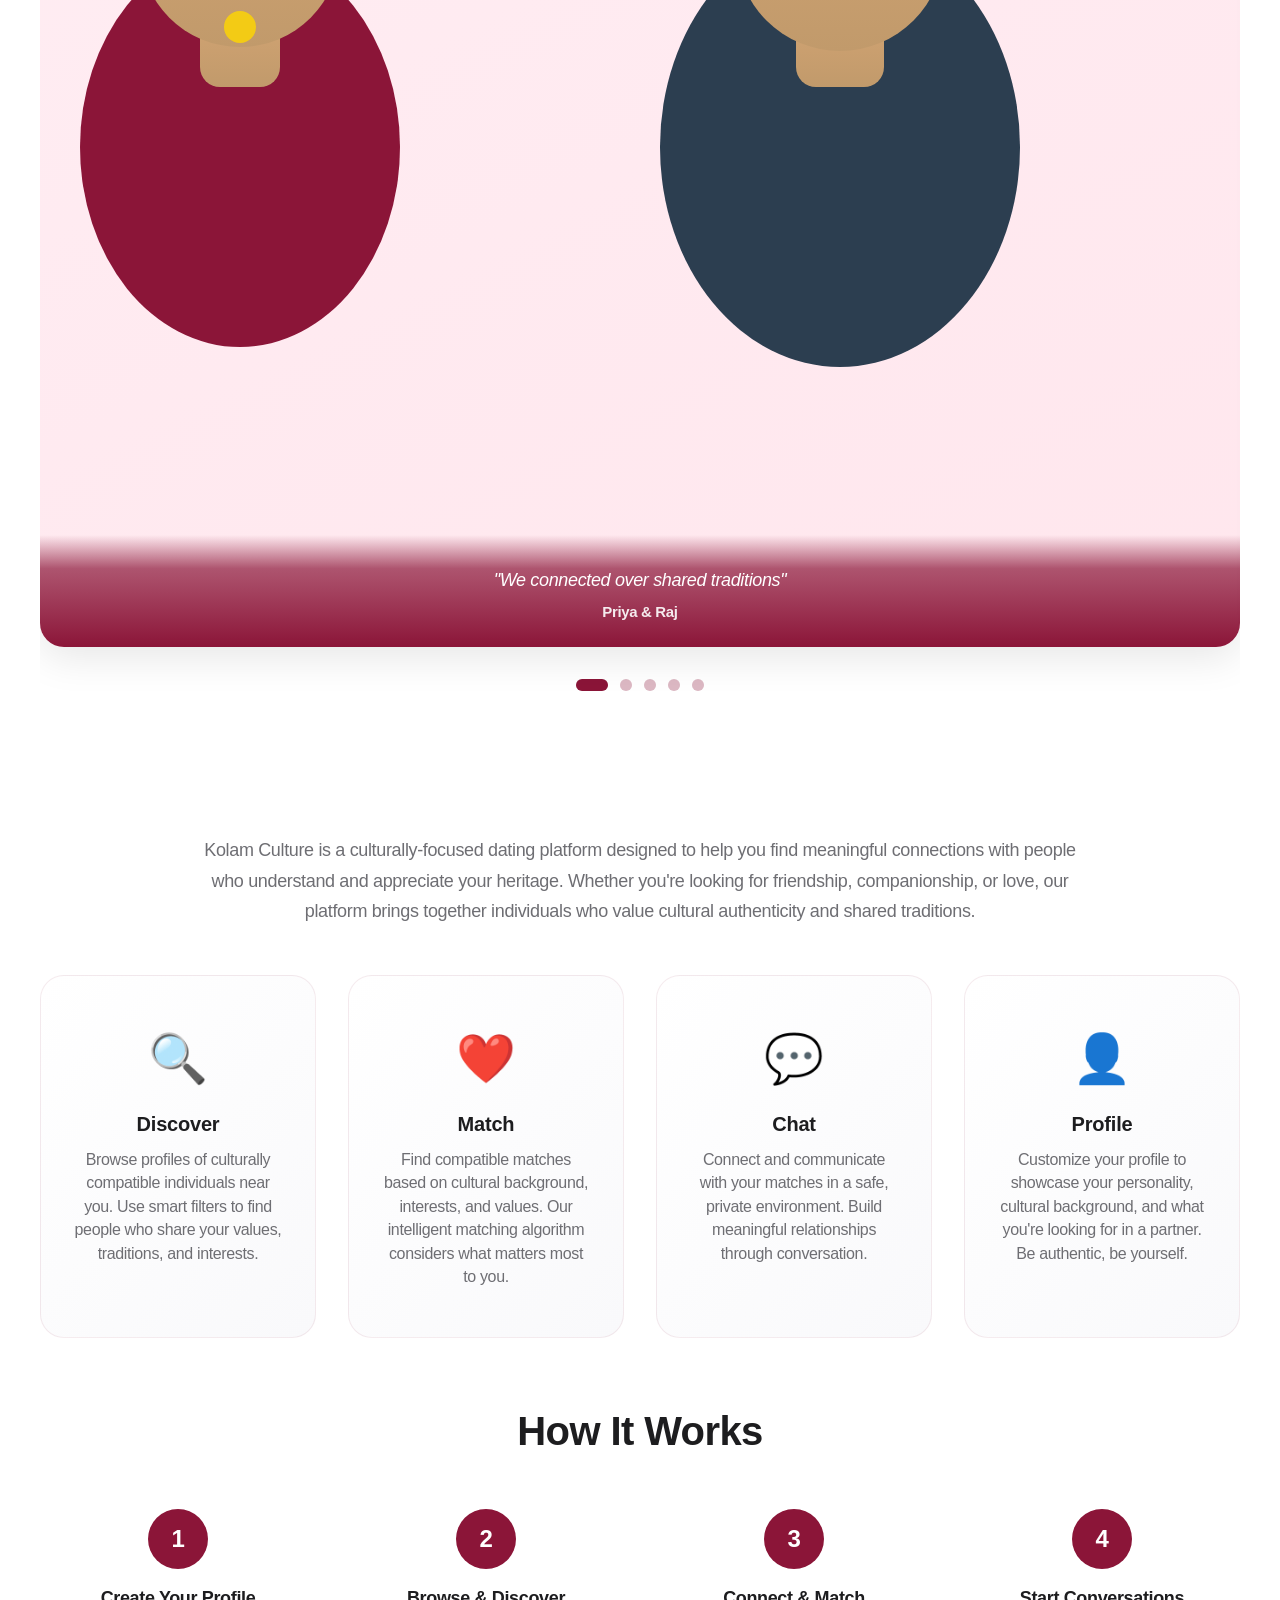
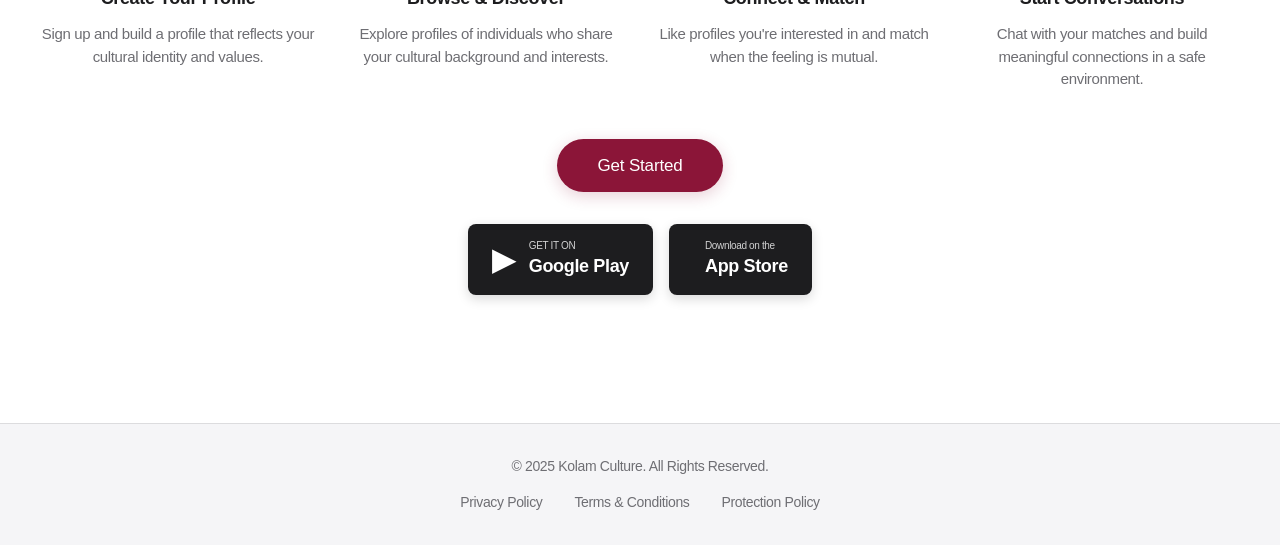
==== commit 6631b827: "Convert success stories to automatic carousel slider Co-authored-by: tujii <8914318+tujii@users.nore" ====
--- a/index.html
+++ b/index.html
@@ -44,41 +44,50 @@
         <div class="success-stories-content">
             <h2>Real Connections, Real Stories</h2>
             <p class="section-subtitle">Join thousands of couples who found love through cultural compatibility</p>
-            <div class="stories-grid">
-                <div class="story-card">
-                    <img src="https://github.com/user-attachments/assets/c0f0a425-5198-4cf7-a39f-468c72d2364b" alt="Happy couple" onerror="this.src='hero-couple.svg'">
-                    <div class="story-overlay">
-                        <p class="story-quote">"We connected over shared traditions"</p>
-                        <p class="story-names">Priya & Raj</p>
+            <div class="carousel-container">
+                <div class="carousel-track">
+                    <div class="story-card">
+                        <img src="https://github.com/user-attachments/assets/c0f0a425-5198-4cf7-a39f-468c72d2364b" alt="Happy couple" onerror="this.src='hero-couple.svg'">
+                        <div class="story-overlay">
+                            <p class="story-quote">"We connected over shared traditions"</p>
+                            <p class="story-names">Priya & Raj</p>
+                        </div>
+                    </div>
+                    <div class="story-card">
+                        <img src="https://github.com/user-attachments/assets/ba970b9a-eb14-4b1e-b87e-777334b74dba" alt="Engaged couple" onerror="this.src='hero-couple.svg'">
+                        <div class="story-overlay">
+                            <p class="story-quote">"Found my perfect cultural match"</p>
+                            <p class="story-names">Aisha & Arjun</p>
+                        </div>
+                    </div>
+                    <div class="story-card">
+                        <img src="https://github.com/user-attachments/assets/7b273aa6-33b4-4ccd-b1cf-c9fc8dc40bd0" alt="Couple laughing together" onerror="this.src='hero-couple.svg'">
+                        <div class="story-overlay">
+                            <p class="story-quote">"Understanding our heritage together"</p>
+                            <p class="story-names">Maya & Vikram</p>
+                        </div>
+                    </div>
+                    <div class="story-card">
+                        <img src="https://github.com/user-attachments/assets/63989e1b-143b-46e6-94a5-53d5cb857cf0" alt="Celebrating together" onerror="this.src='hero-couple.svg'">
+                        <div class="story-overlay">
+                            <p class="story-quote">"Found love through shared values"</p>
+                            <p class="story-names">Neha & Karan</p>
+                        </div>
+                    </div>
+                    <div class="story-card">
+                        <img src="https://github.com/user-attachments/assets/bf67da9f-70ec-42f1-86fe-686e90c03c0a" alt="Happy couple portrait" onerror="this.src='hero-couple.svg'">
+                        <div class="story-overlay">
+                            <p class="story-quote">"Our families' traditions brought us closer"</p>
+                            <p class="story-names">Anjali & Rohan</p>
+                        </div>
                     </div>
                 </div>
-                <div class="story-card">
-                    <img src="https://github.com/user-attachments/assets/ba970b9a-eb14-4b1e-b87e-777334b74dba" alt="Engaged couple" onerror="this.src='hero-couple.svg'">
-                    <div class="story-overlay">
-                        <p class="story-quote">"Found my perfect cultural match"</p>
-                        <p class="story-names">Aisha & Arjun</p>
-                    </div>
-                </div>
-                <div class="story-card">
-                    <img src="https://github.com/user-attachments/assets/7b273aa6-33b4-4ccd-b1cf-c9fc8dc40bd0" alt="Couple laughing together" onerror="this.src='hero-couple.svg'">
-                    <div class="story-overlay">
-                        <p class="story-quote">"Understanding our heritage together"</p>
-                        <p class="story-names">Maya & Vikram</p>
-                    </div>
-                </div>
-                <div class="story-card">
-                    <img src="https://github.com/user-attachments/assets/63989e1b-143b-46e6-94a5-53d5cb857cf0" alt="Celebrating together" onerror="this.src='hero-couple.svg'">
-                    <div class="story-overlay">
-                        <p class="story-quote">"Found love through shared values"</p>
-                        <p class="story-names">Neha & Karan</p>
-                    </div>
-                </div>
-                <div class="story-card">
-                    <img src="https://github.com/user-attachments/assets/bf67da9f-70ec-42f1-86fe-686e90c03c0a" alt="Happy couple portrait" onerror="this.src='hero-couple.svg'">
-                    <div class="story-overlay">
-                        <p class="story-quote">"Our families' traditions brought us closer"</p>
-                        <p class="story-names">Anjali & Rohan</p>
-                    </div>
+                <div class="carousel-dots">
+                    <span class="dot active" data-index="0"></span>
+                    <span class="dot" data-index="1"></span>
+                    <span class="dot" data-index="2"></span>
+                    <span class="dot" data-index="3"></span>
+                    <span class="dot" data-index="4"></span>
                 </div>
             </div>
         </div>
--- a/styles.css
+++ b/styles.css
@@ -236,14 +236,21 @@
     margin-bottom: 3rem;
 }
 
-.stories-grid {
-    display: grid;
-    grid-template-columns: repeat(auto-fit, minmax(300px, 1fr));
+.carousel-container {
+    position: relative;
+    overflow: hidden;
+    max-width: 100%;
+}
+
+.carousel-track {
+    display: flex;
+    transition: transform 0.5s cubic-bezier(0.4, 0, 0.2, 1);
     gap: 2rem;
-    margin-top: 3rem;
 }
 
 .story-card {
+    flex: 0 0 100%;
+    max-width: 100%;
     position: relative;
     border-radius: 24px;
     overflow: hidden;
@@ -285,6 +292,32 @@
     font-size: 0.9375rem;
     opacity: 0.9;
     font-weight: 600;
+}
+
+.carousel-dots {
+    display: flex;
+    justify-content: center;
+    gap: 0.75rem;
+    margin-top: 2rem;
+}
+
+.dot {
+    width: 12px;
+    height: 12px;
+    border-radius: 50%;
+    background: rgba(139, 21, 56, 0.3);
+    cursor: pointer;
+    transition: all 0.3s ease;
+}
+
+.dot.active {
+    background: var(--wine-red);
+    width: 32px;
+    border-radius: 6px;
+}
+
+.dot:hover {
+    background: rgba(139, 21, 56, 0.6);
 }
 
 @keyframes slideInLeft {
@@ -689,9 +722,8 @@
         font-size: 1.0625rem;
     }
 
-    .stories-grid {
-        grid-template-columns: 1fr;
-        gap: 1.5rem;
+    .carousel-track {
+        gap: 1rem;
     }
 
     .nav-toggle {
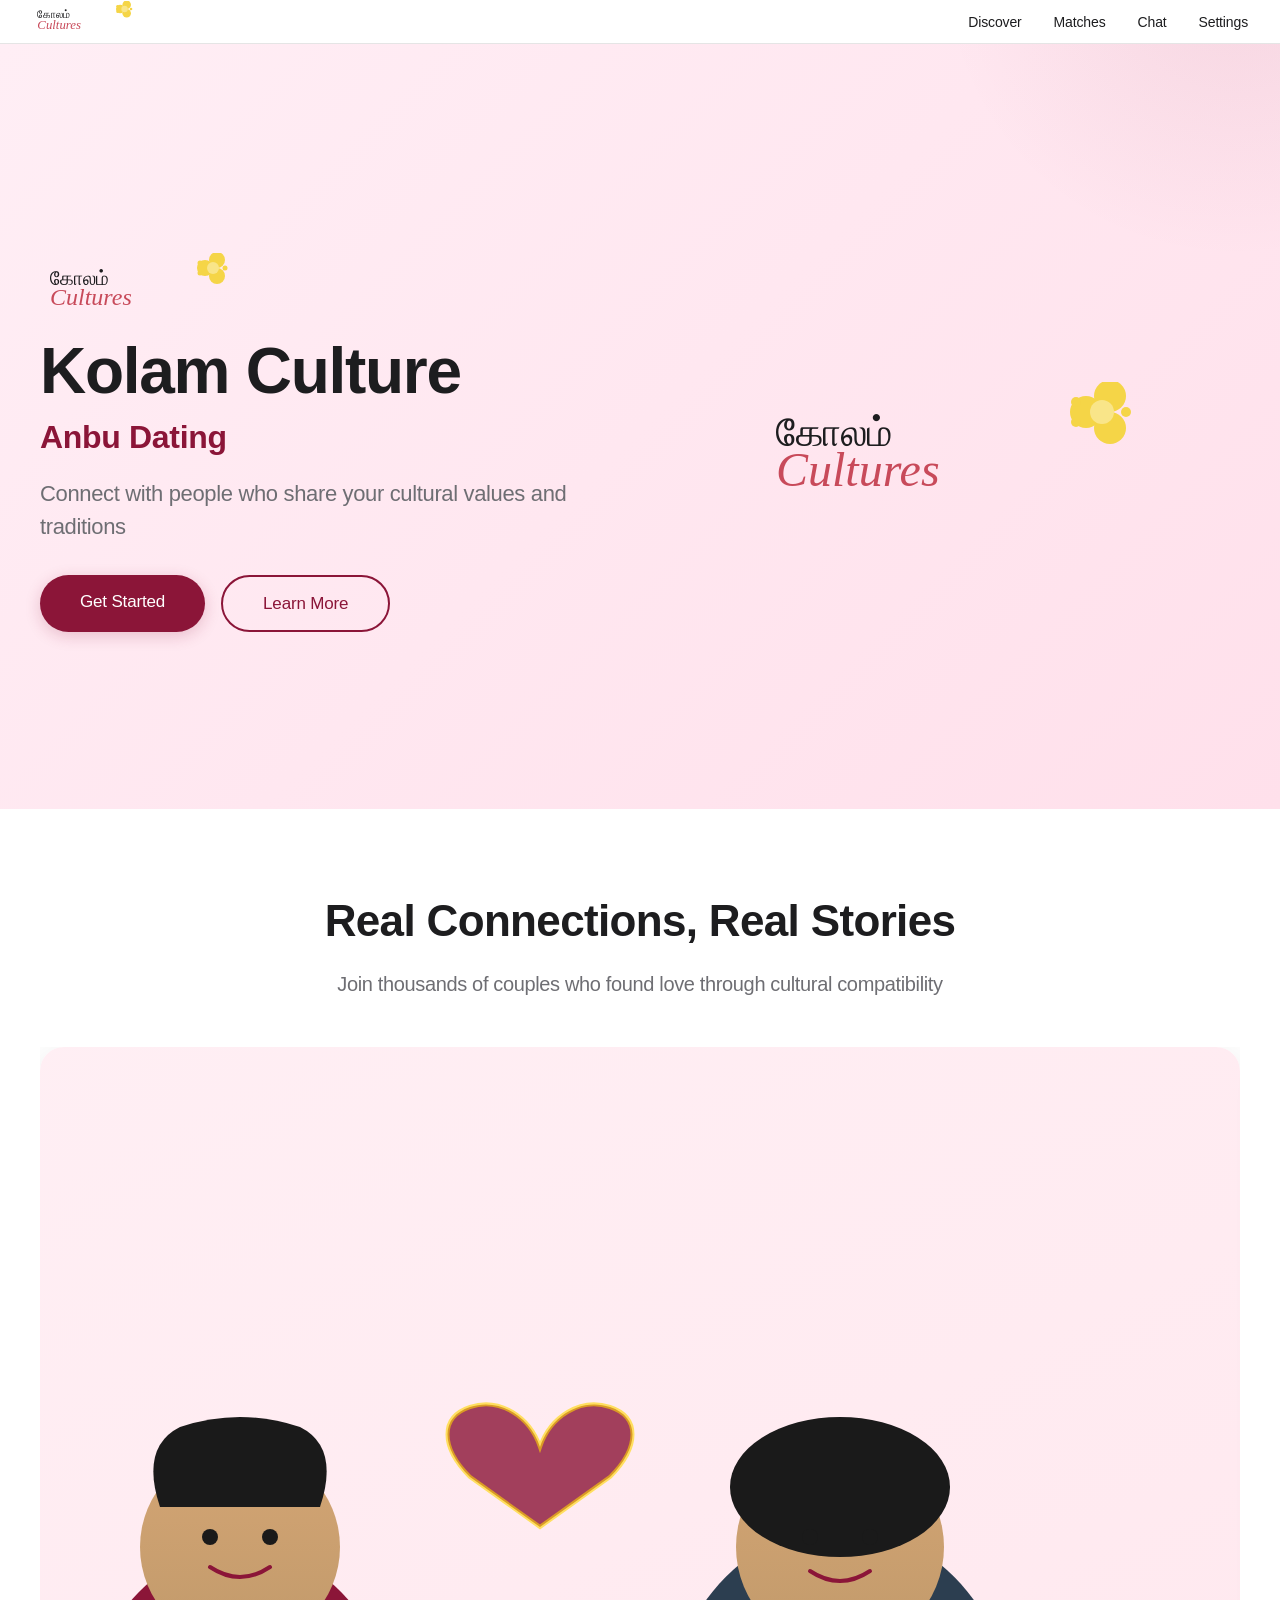
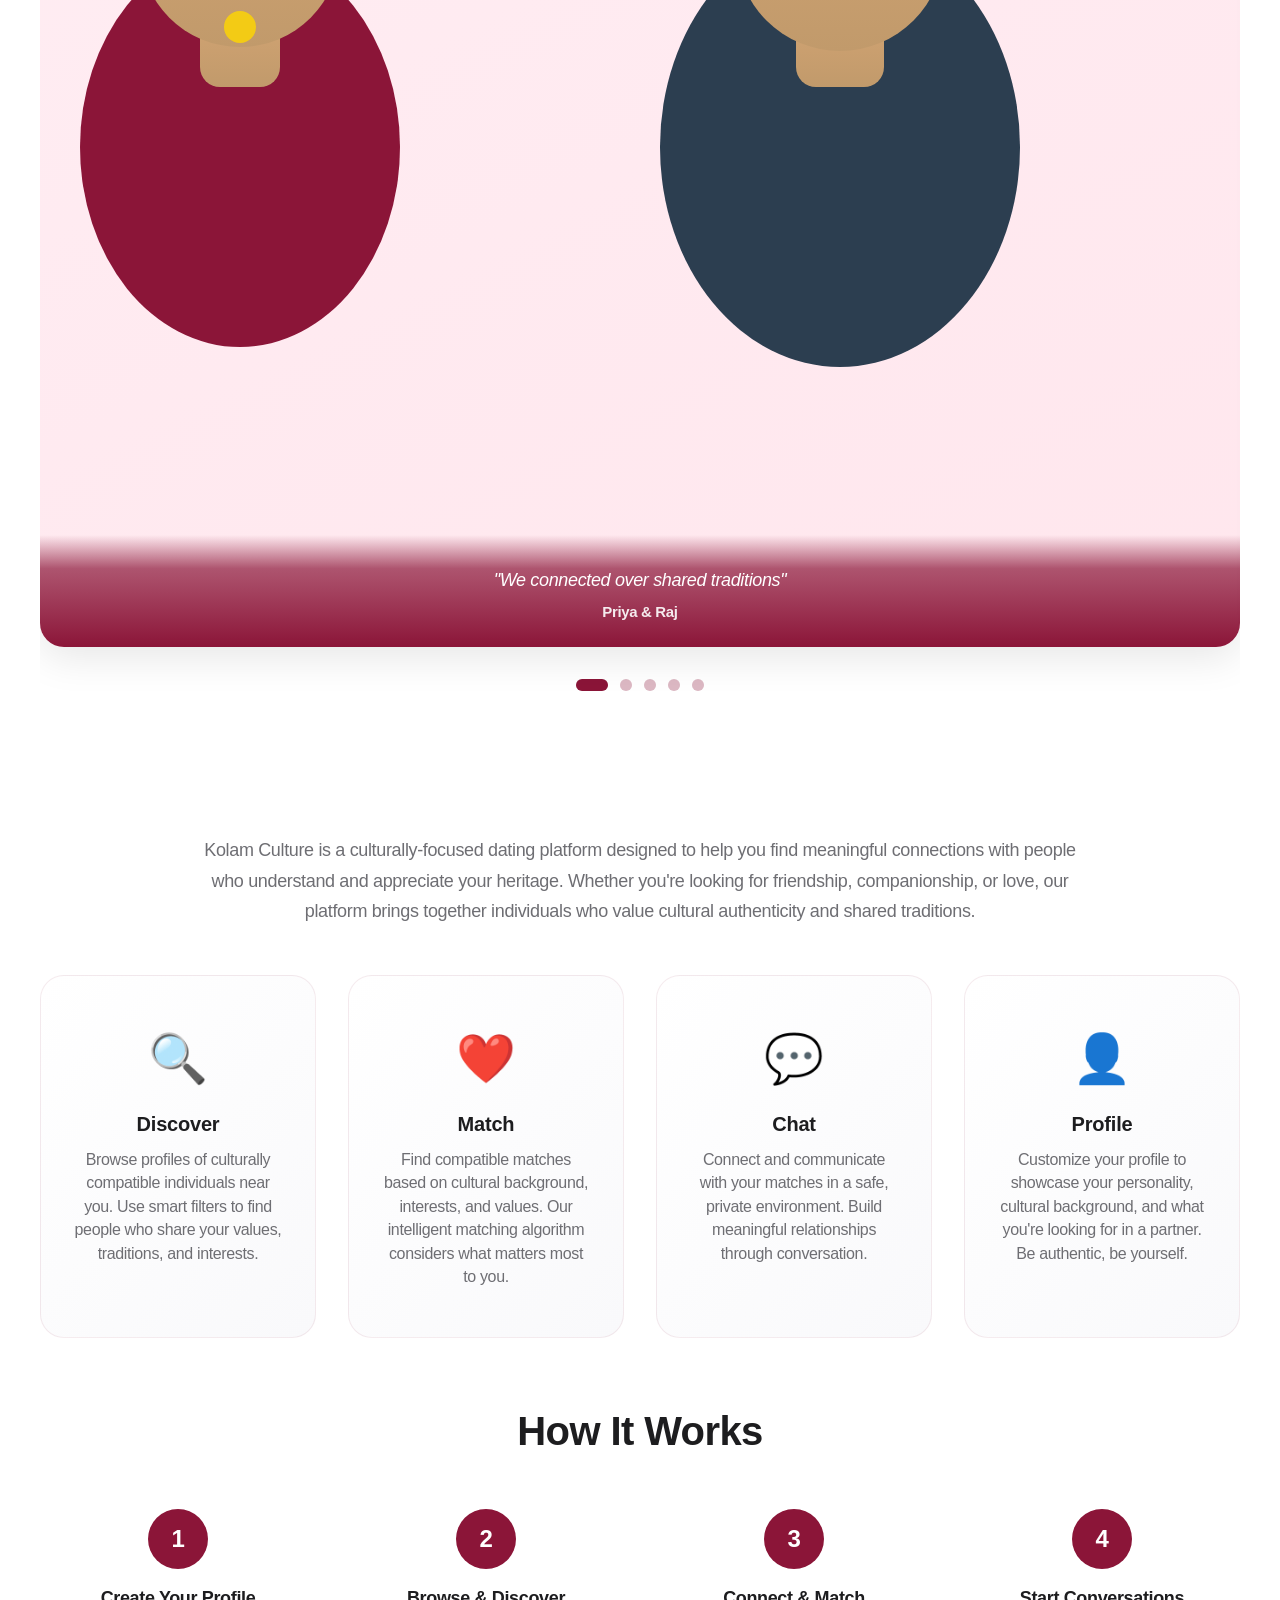
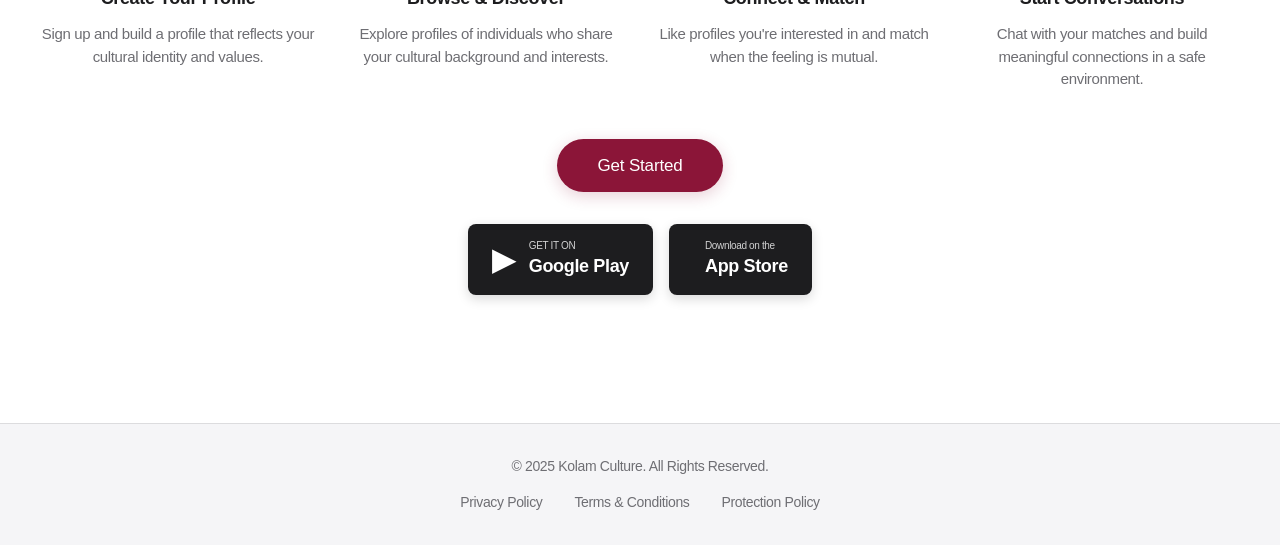
==== commit e59ab719: "Replace main hero image with optimized app logo Co-authored-by: tujii <8914318+tujii@users.noreply.g" ====
--- a/index.html
+++ b/index.html
@@ -34,7 +34,7 @@
                 </div>
             </div>
             <div class="hero-image">
-                <img src="https://github.com/user-attachments/assets/c0f0a425-5198-4cf7-a39f-468c72d2364b" alt="Happy couple enjoying time together" onerror="this.src='hero-couple.svg'">
+                <img src="logo.svg" alt="Kolam Culture Logo" width="400" height="120" loading="lazy">
             </div>
         </div>
     </section>
--- a/styles.css
+++ b/styles.css
@@ -204,10 +204,9 @@
 .hero-image img {
     width: 100%;
     height: auto;
-    border-radius: 24px;
-    box-shadow: 0 20px 60px rgba(139, 21, 56, 0.15);
-    object-fit: cover;
-    max-height: 500px;
+    max-width: 400px;
+    display: block;
+    margin: 0 auto;
 }
 
 /* Success Stories Section */
@@ -240,6 +239,15 @@
     position: relative;
     overflow: hidden;
     max-width: 100%;
+    cursor: grab;
+    user-select: none;
+    -webkit-user-select: none;
+    -moz-user-select: none;
+    -ms-user-select: none;
+}
+
+.carousel-container:active {
+    cursor: grabbing;
 }
 
 .carousel-track {
@@ -723,7 +731,7 @@
     }
 
     .carousel-track {
-        gap: 1rem;
+        gap: 0;
     }
 
     .nav-toggle {
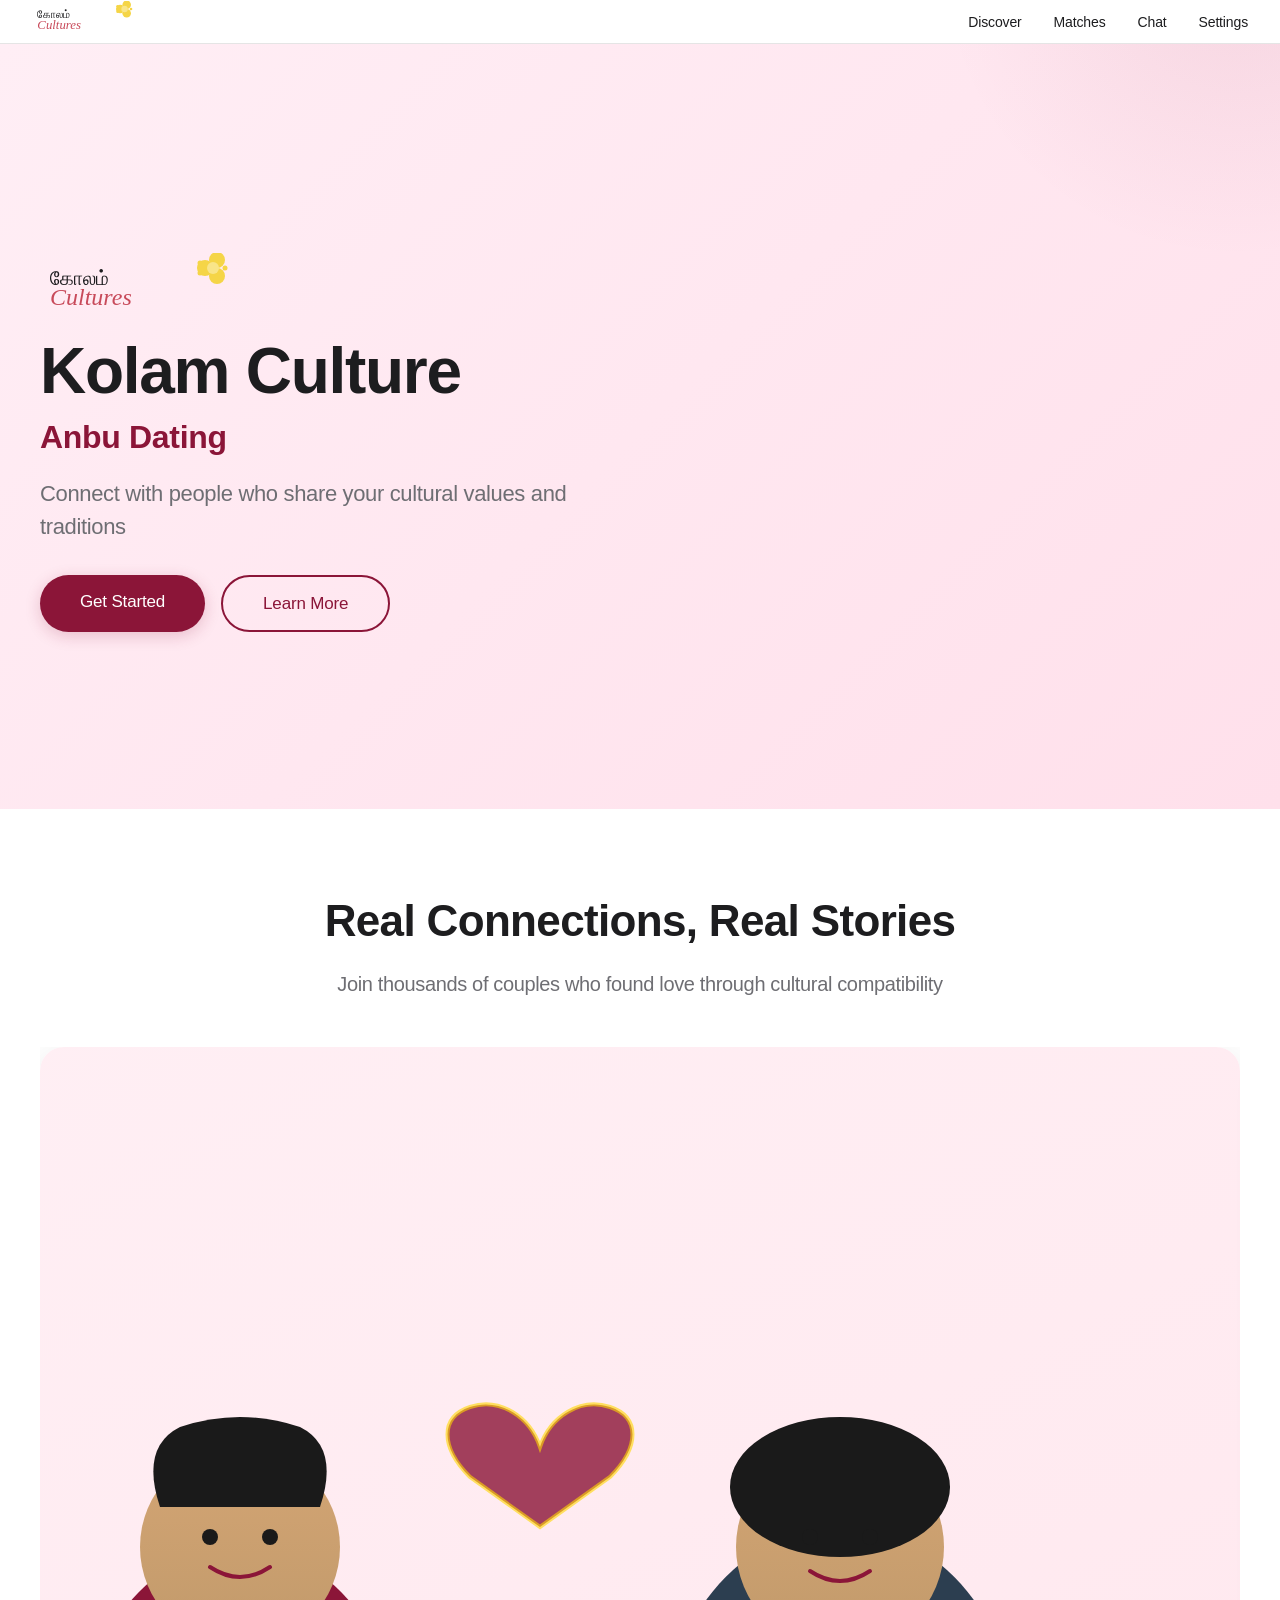
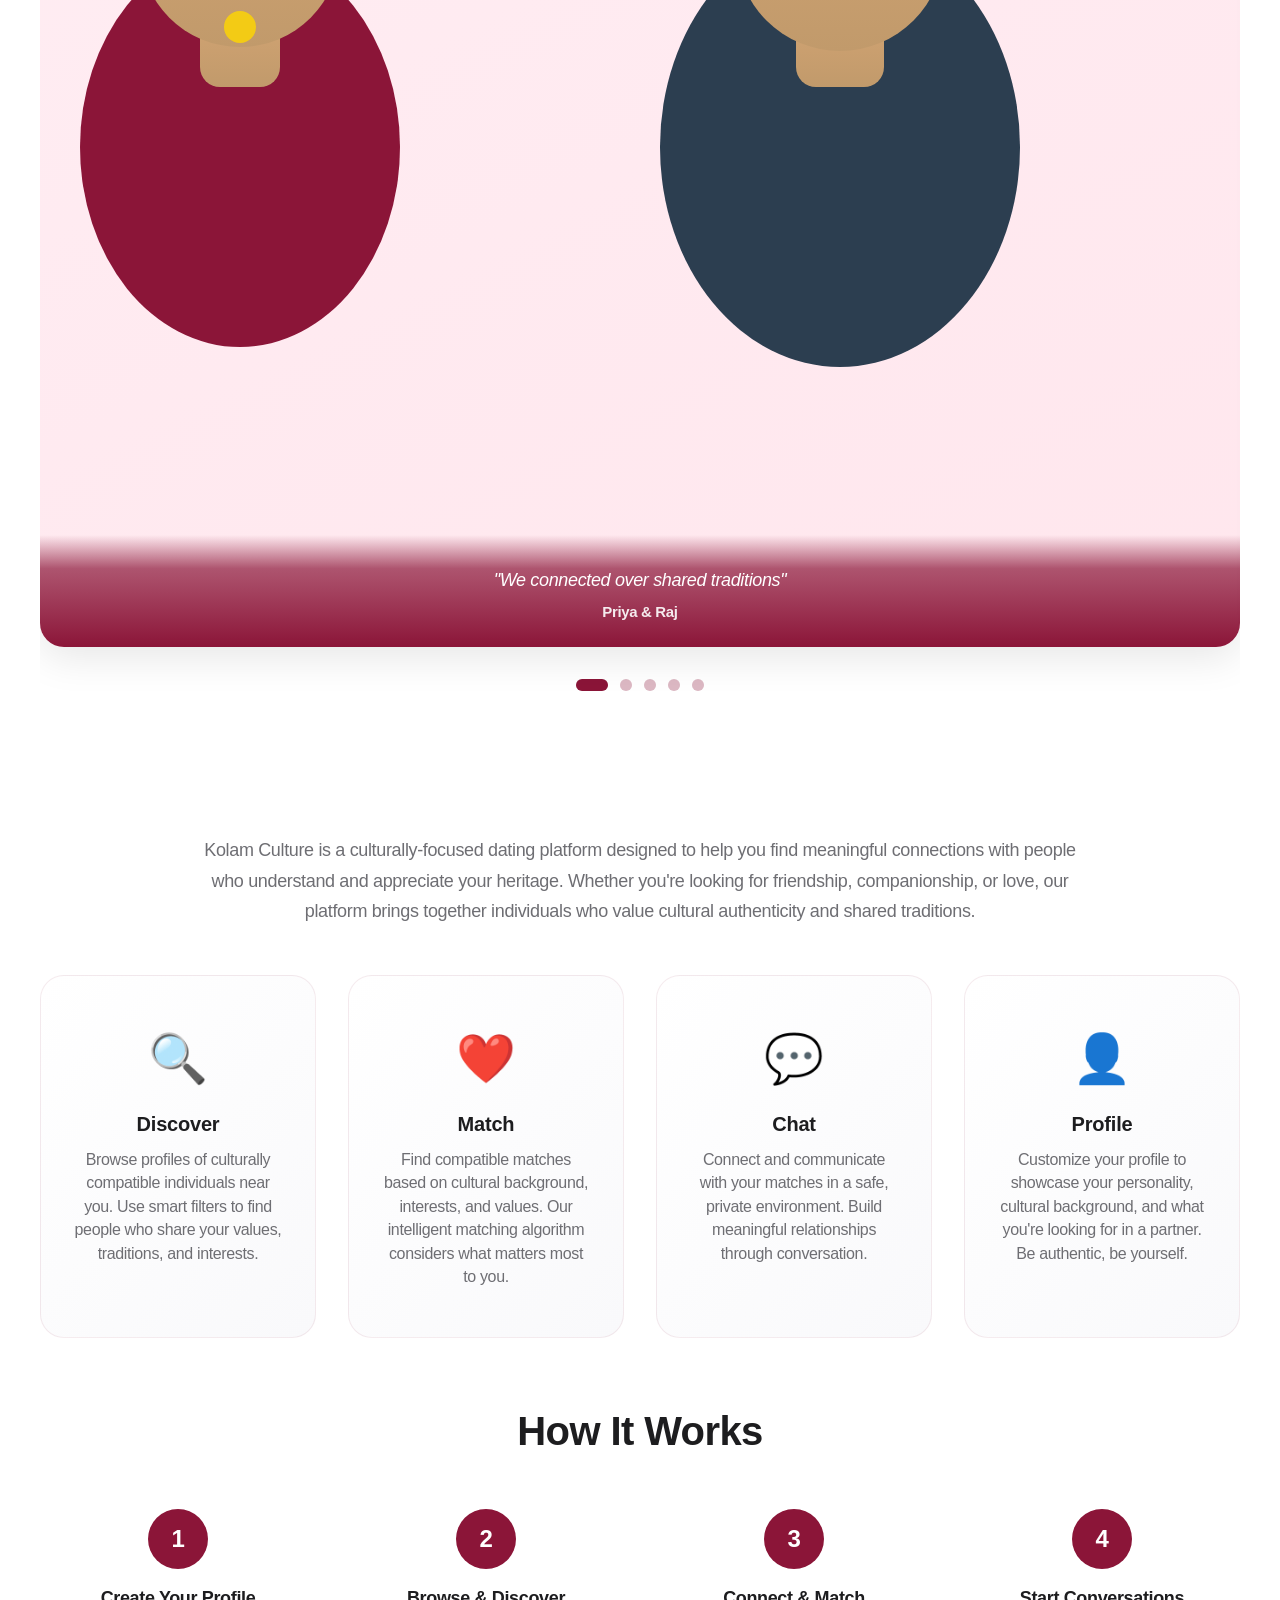
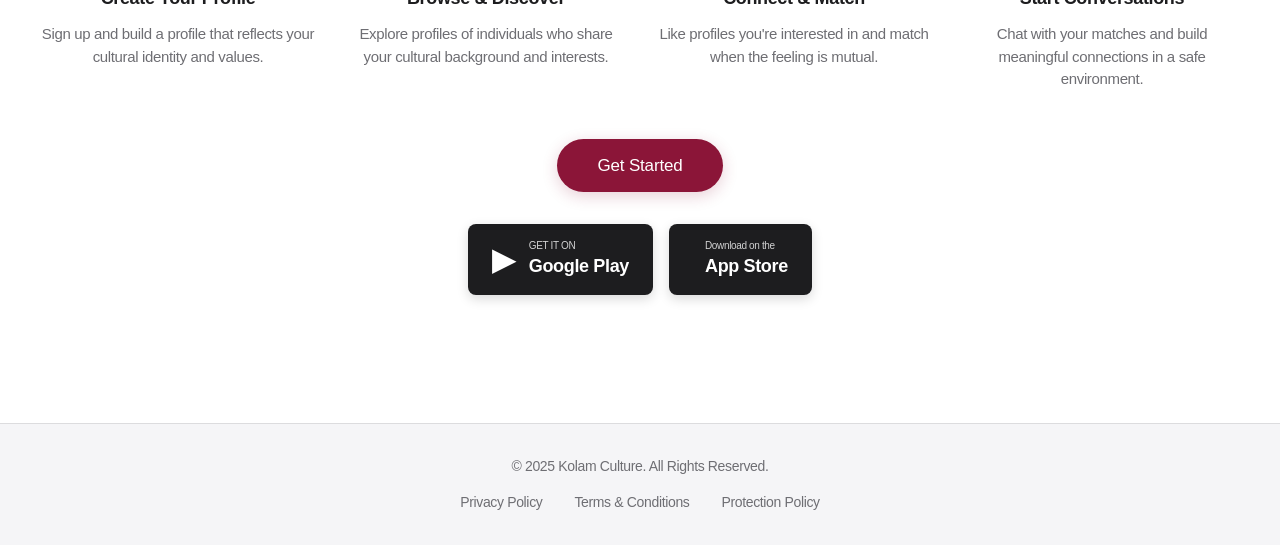
==== commit a8dd401c: "Remove duplicate logo from hero section in index.html Co-authored-by: tujii <8914318+tujii@users.nor" ====
--- a/index.html
+++ b/index.html
@@ -34,7 +34,6 @@
                 </div>
             </div>
             <div class="hero-image">
-                <img src="logo.svg" alt="Kolam Culture Logo" width="400" height="120" loading="lazy">
             </div>
         </div>
     </section>
